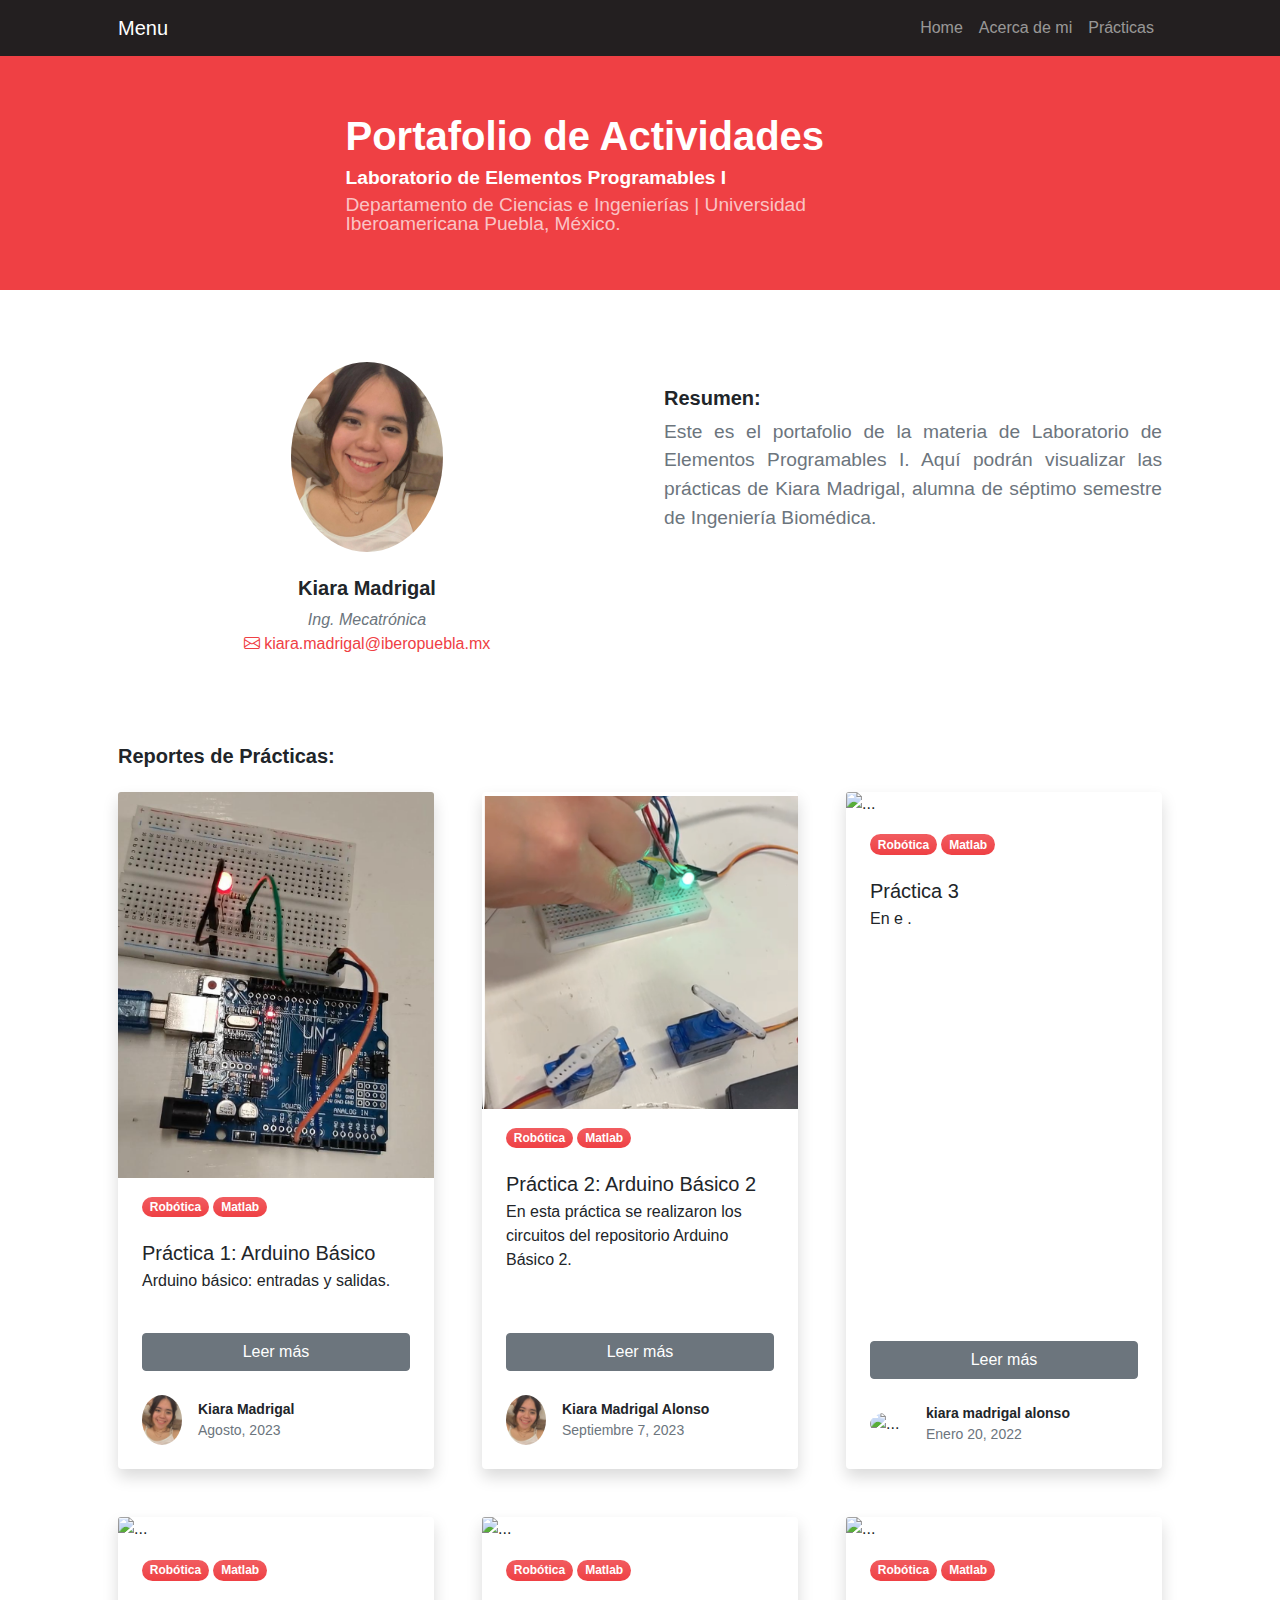
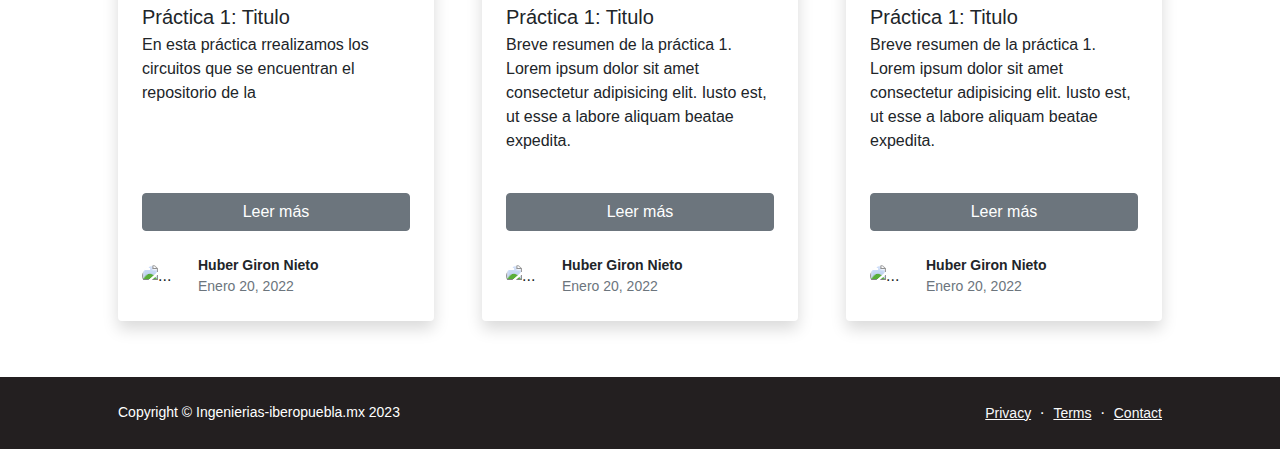
==== index.html @ a6be2a93 "h" ====
<!DOCTYPE html>
<html lang="en">
    <head>
        <meta charset="utf-8" />
        <meta name="viewport" content="width=device-width, initial-scale=1, shrink-to-fit=no" />
        <meta name="description" content="" />
        <meta name="author" content="" />
        <title>Portafolio | Ibero Puebla</title>
        <!-- Favicon-->
        <link rel="icon" type="image/x-icon" href="assets/favicon.ico" />
        <!-- Bootstrap icons-->
        <link href="https://cdn.jsdelivr.net/npm/bootstrap-icons@1.5.0/font/bootstrap-icons.css" rel="stylesheet" />
        <!-- Core theme CSS (includes Bootstrap)-->
        <link href="css/styles.css" rel="stylesheet" />
    </head>
    <body class="d-flex flex-column h-100">
        <main class="flex-shrink-0">
            <!-- Navigation-->
            <nav class="navbar navbar-expand-lg navbar-dark bg-dark fixed-top">
                <div class="container px-5">
                    <a class="navbar-brand">Menu</a>
                    <button class="navbar-toggler" type="button" data-bs-toggle="collapse" data-bs-target="#navbarSupportedContent" aria-controls="navbarSupportedContent" aria-expanded="false" aria-label="Toggle navigation"><span class="navbar-toggler-icon"></span></button>
                    <div class="collapse navbar-collapse" id="navbarSupportedContent">
                        <ul class="navbar-nav ms-auto mb-2 mb-lg-0">
                            <li class="nav-item"><a class="nav-link" href="#">Home</a></li>                    
                            <li class="nav-item"><a class="nav-link" href="#resumen">Acerca de mi</a></li>
                            <li class="nav-item"><a class="nav-link" href="#practicas">Prácticas</a></li>
                        </ul>
                    </div>
                </div>
            </nav>


            <!-- Seccion TITULO de Portafolio-->
            <header class="bg-primary py-2 mt-6">
                <div class="container px-5">
                    <div class="row gx-5 align-items-center justify-content-center">
                        <div class="col-lg-8 col-xl-7 col-xxl-6">
                            <div class="my-5 text-center text-xl-start">
                                <h1 class="display-6 fw-bolder text-white mb-2">Portafolio de Actividades</h1>
                                <h1 class="display-8 fw-bolder text-white mb-2">Laboratorio de Elementos Programables I</h1>
                                <p id="resumen" class="display-8 fw-normal text-white-50 mb-4">Departamento de Ciencias e Ingenierías | Universidad Iberoamericana Puebla, México.</p>
                            </div>
                        </div>
                    </div>
                </div>
            </header>


            <!-- Seccion Acerca de Mi -->
            <section class="">
                <div class="container px-5 my-5">
                    <div class="row gx-5">

                        <div class="col-lg-6">
                            <!-- Contact card free-->
                                    <div class="card-body p-4">
                                        <div class="text-center">
                                            <img class="img-fluid rounded-circle mb-4 px-4" width="200px" src="assets/Kiara.jpg" alt="..." />
                                            <h5 class="fw-bolder">Kiara Madrigal</h5>
                                            <div class="fst-italic text-muted " style="color:#ef4044;">Ing. Mecatrónica</div>
                                        </div>
                                        <div class="mb-3 text-center" style="color:#ef4044;">
                                            <i class="bi bi-envelope text-primary"></i>
                                                kiara.madrigal@iberopuebla.mx
                                        </div>
                                    </div>
                                </div>


                        <div class="col-lg-6">
                            <!-- Post content-->
                            <div class="my-5">
                                <h5 class="fw-bolder">Resumen:</h2>
                                    <p class="lead fw-normal text-muted mb-0">Este es el portafolio de la materia de Laboratorio de Elementos Programables I. Aquí podrán visualizar las prácticas de Kiara Madrigal, alumna de séptimo semestre de Ingeniería Biomédica.</p>
                            </div>
                        </div>
                    </div>
                </div>
            </section>

            
            <!-- Seccion Tarjetas reportes Prácticas-->
            <section id="practicas">
                <div class="container px-5 my-2">
                    <h2 class="fw-bolder fs-5 mb-4">Reportes de Prácticas:</h2>
                    <div class="row gx-5">

                        <!--Tarjeta Práctica 1 -->
                        <div class="col-lg-4 mb-5">
                            <div class="card h-100 shadow border-0">
                                <img class="card-img-top" src="img/Portada_tarea1.jpeg" alt="..." />
                                <div class="card-body px-4">
                                    <a href="#!"><div class="badge bg-primary bg-gradient rounded-pill mb-2">Robótica</div></a>
                                    <a href="#!"><div class="badge bg-primary bg-gradient rounded-pill mb-2">Matlab</div></a>
                                    <h5 class="card-title mt-3 mb-1">Práctica 1: Arduino Básico</h5>
                                    <p class="card-text mb-0">Arduino básico: entradas y salidas.</p>
                                </div>
                                <div class="d-grid py-4 px-4"><a class="btn btn-primary" href="practica1/">Leer más</a></div>
                                <div class="card-footer p-4 pt-0 bg-transparent border-top-0">
                                    <div class="d-flex align-items-end justify-content-between">
                                        <div class="d-flex align-items-center">
                                            <img class="rounded-circle me-3" src="assets/Kiara.jpg" alt="..." width="40px">
                                            <div class="small">
                                                <div class="fw-bold">Kiara Madrigal</div>
                                                <div class="text-muted">Agosto, 2023</div>
                                            </div>
                                        </div>
                                    </div>
                                </div>
                            </div>
                        </div>

                        <!--Tarjeta Práctica 2 -->
                        <div class="col-lg-4 mb-5">
                            <div class="card h-100 shadow border-0">
                                <img class="card-img-top" src="img/Portadatarea2.png" alt="..." />
                                <div class="card-body px-4">
                                    <a href="#!"><div class="badge bg-primary bg-gradient rounded-pill mb-2">Robótica</div></a>
                                    <a href="#!"><div class="badge bg-primary bg-gradient rounded-pill mb-2">Matlab</div></a>
                                    <h5 class="card-title mt-3 mb-1">Práctica 2: Arduino Básico 2</h5>
                                    <p class="card-text mb-0">En esta práctica se realizaron los circuitos del repositorio Arduino Básico 2.</p>
                                </div>
                                <div class="d-grid py-4 px-4"><a class="btn btn-primary" href="practica1/index P2.html">Leer más</a></div>
                                <div class="card-footer p-4 pt-0 bg-transparent border-top-0">
                                    <div class="d-flex align-items-end justify-content-between">
                                        <div class="d-flex align-items-center">
                                            <img class="rounded-circle me-3" src="assets/Kiara.jpg" alt="..." width="40px">
                                            <div class="small">
                                                <div class="fw-bold">Kiara Madrigal Alonso</div>
                                                <div class="text-muted">Septiembre 7, 2023</div>
                                            </div>
                                        </div>
                                    </div>
                                </div>
                            </div>
                        </div>

                        <!--Tarjeta Práctica 3-->
                        <div class="col-lg-4 mb-5">
                            <div class="card h-100 shadow border-0">
                                <img class="card-img-top" src="img/portada_tarea1.png" alt="..." />
                                <div class="card-body px-4">
                                    <a href="#!"><div class="badge bg-primary bg-gradient rounded-pill mb-2">Robótica</div></a>
                                    <a href="#!"><div class="badge bg-primary bg-gradient rounded-pill mb-2">Matlab</div></a>
                                    <h5 class="card-title mt-3 mb-1">Práctica 3</h5>
                                    <p class="card-text mb-0">En e .</p>
                                </div>
                                <div class="d-grid py-4 px-4"><a class="btn btn-primary" href="practica1/">Leer más</a></div>
                                <div class="card-footer p-4 pt-0 bg-transparent border-top-0">
                                    <div class="d-flex align-items-end justify-content-between">
                                        <div class="d-flex align-items-center">
                                            <img class="rounded-circle me-3" src="assets/Huber.jpg" alt="..." width="40px">
                                            <div class="small">
                                                <div class="fw-bold">kiara madrigal alonso</div>
                                                <div class="text-muted">Enero 20, 2022</div>
                                            </div>
                                        </div>
                                    </div>
                                </div>
                            </div>
                        </div>

                        <!--Tarjeta Práctica 1 -->
                        <div class="col-lg-4 mb-5">
                            <div class="card h-100 shadow border-0">
                                <img class="card-img-top" src="img/portada_tarea1.png" alt="..." />
                                <div class="card-body px-4">
                                    <a href="#!"><div class="badge bg-primary bg-gradient rounded-pill mb-2">Robótica</div></a>
                                    <a href="#!"><div class="badge bg-primary bg-gradient rounded-pill mb-2">Matlab</div></a>
                                    <h5 class="card-title mt-3 mb-1">Práctica 1: Titulo</h5>
                                    <p class="card-text mb-0">En esta práctica rrealizamos los circuitos que se encuentran el repositorio de la </p>
                                </div>
                                <div class="d-grid py-4 px-4"><a class="btn btn-primary" href="practica1/">Leer más</a></div>
                                <div class="card-footer p-4 pt-0 bg-transparent border-top-0">
                                    <div class="d-flex align-items-end justify-content-between">
                                        <div class="d-flex align-items-center">
                                            <img class="rounded-circle me-3" src="assets/Huber.jpg" alt="..." width="40px">
                                            <div class="small">
                                                <div class="fw-bold">Huber Giron Nieto</div>
                                                <div class="text-muted">Enero 20, 2022</div>
                                            </div>
                                        </div>
                                    </div>
                                </div>
                            </div>
                        </div>

                        <!--Tarjeta Práctica 1 -->
                        <div class="col-lg-4 mb-5">
                            <div class="card h-100 shadow border-0">
                                <img class="card-img-top" src="img/portada_tarea1.png" alt="..." />
                                <div class="card-body px-4">
                                    <a href="#!"><div class="badge bg-primary bg-gradient rounded-pill mb-2">Robótica</div></a>
                                    <a href="#!"><div class="badge bg-primary bg-gradient rounded-pill mb-2">Matlab</div></a>
                                    <h5 class="card-title mt-3 mb-1">Práctica 1: Titulo</h5>
                                    <p class="card-text mb-0">Breve resumen de la práctica 1. Lorem ipsum dolor sit amet consectetur adipisicing elit. Iusto est, ut esse a labore aliquam beatae expedita.</p>
                                </div>
                                <div class="d-grid py-4 px-4"><a class="btn btn-primary" href="practica1/">Leer más</a></div>
                                <div class="card-footer p-4 pt-0 bg-transparent border-top-0">
                                    <div class="d-flex align-items-end justify-content-between">
                                        <div class="d-flex align-items-center">
                                            <img class="rounded-circle me-3" src="assets/Huber.jpg" alt="..." width="40px">
                                            <div class="small">
                                                <div class="fw-bold">Huber Giron Nieto</div>
                                                <div class="text-muted">Enero 20, 2022</div>
                                            </div>
                                        </div>
                                    </div>
                                </div>
                            </div>
                        </div>

                        <!--Tarjeta Práctica 1 -->
                        <div class="col-lg-4 mb-5">
                            <div class="card h-100 shadow border-0">
                                <img class="card-img-top" src="img/portada_tarea1.png" alt="..." />
                                <div class="card-body px-4">
                                    <a href="#!"><div class="badge bg-primary bg-gradient rounded-pill mb-2">Robótica</div></a>
                                    <a href="#!"><div class="badge bg-primary bg-gradient rounded-pill mb-2">Matlab</div></a>
                                    <h5 class="card-title mt-3 mb-1">Práctica 1: Titulo</h5>
                                    <p class="card-text mb-0">Breve resumen de la práctica 1. Lorem ipsum dolor sit amet consectetur adipisicing elit. Iusto est, ut esse a labore aliquam beatae expedita.</p>
                                </div>
                                <div class="d-grid py-4 px-4"><a class="btn btn-primary" href="practica1/">Leer más</a></div>
                                <div class="card-footer p-4 pt-0 bg-transparent border-top-0">
                                    <div class="d-flex align-items-end justify-content-between">
                                        <div class="d-flex align-items-center">
                                            <img class="rounded-circle me-3" src="assets/Huber.jpg" alt="..." width="40px">
                                            <div class="small">
                                                <div class="fw-bold">Huber Giron Nieto</div>
                                                <div class="text-muted">Enero 20, 2022</div>
                                            </div>
                                        </div>
                                    </div>
                                </div>
                            </div>
                        </div>
                        <!--Fin de Tarjeta Práctica 1 -->

                        
                    </div>
                </div>
            </section> 
            <!--Fin Seccion de Tarjetas de Prácticas -->
            
        </main>

        <!-- Footer-->
        <footer class="bg-dark py-4 mt-auto">
            <div class="container px-5">
                <div class="row align-items-center justify-content-between flex-column flex-sm-row">
                    <div class="col-auto"><div class="small m-0 text-white">Copyright &copy; Ingenierias-iberopuebla.mx 2023</div></div>
                    <div class="col-auto">
                        <a class="link-light small" href="#!">Privacy</a>
                        <span class="text-white mx-1">&middot;</span>
                        <a class="link-light small" href="#!">Terms</a>
                        <span class="text-white mx-1">&middot;</span>
                        <a class="link-light small" href="#!">Contact</a>
                    </div>
                </div>
            </div>
        </footer>
        
        <!-- Bootstrap core JS-->
        <script src="https://cdn.jsdelivr.net/npm/bootstrap@5.1.3/dist/js/bootstrap.bundle.min.js"></script>
        <!-- Core theme JS-->
        <script src="../js/scripts.js"></script>
    </body>
</html>
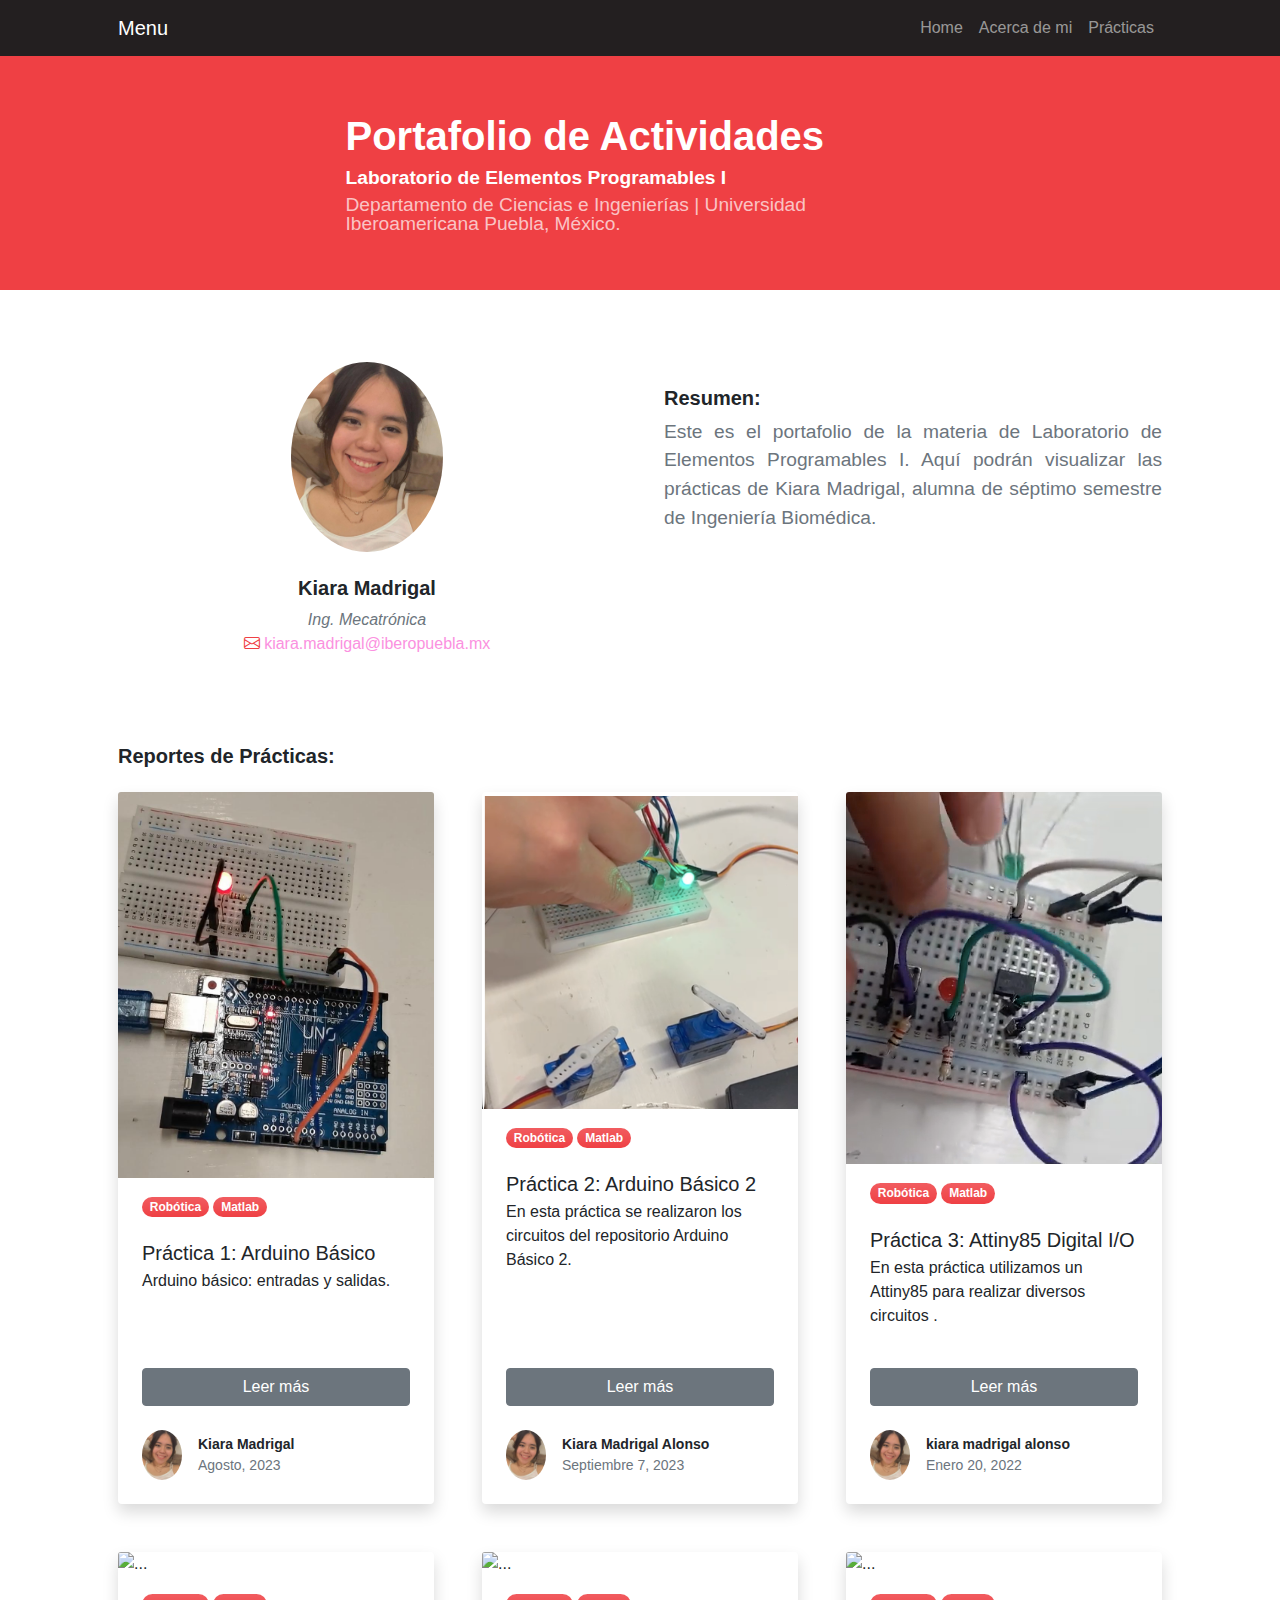
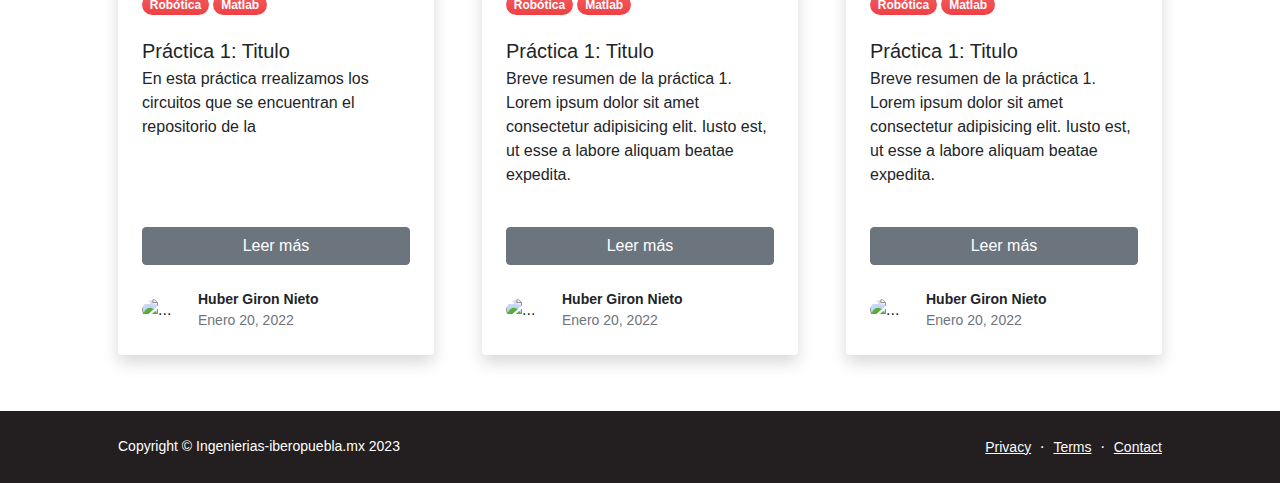
==== commit c3b60278: "practica 3" ====
--- a/index.html
+++ b/index.html
@@ -58,9 +58,9 @@
                                         <div class="text-center">
                                             <img class="img-fluid rounded-circle mb-4 px-4" width="200px" src="assets/Kiara.jpg" alt="..." />
                                             <h5 class="fw-bolder">Kiara Madrigal</h5>
-                                            <div class="fst-italic text-muted " style="color:#ef4044;">Ing. Mecatrónica</div>
-                                        </div>
-                                        <div class="mb-3 text-center" style="color:#ef4044;">
+                                            <div class="fst-italic text-muted " style="color:#fb91e0;">Ing. Mecatrónica</div>
+                                        </div>
+                                        <div class="mb-3 text-center" style="color:#fb91e0;">
                                             <i class="bi bi-envelope text-primary"></i>
                                                 kiara.madrigal@iberopuebla.mx
                                         </div>
@@ -139,18 +139,18 @@
                         <!--Tarjeta Práctica 3-->
                         <div class="col-lg-4 mb-5">
                             <div class="card h-100 shadow border-0">
-                                <img class="card-img-top" src="img/portada_tarea1.png" alt="..." />
-                                <div class="card-body px-4">
-                                    <a href="#!"><div class="badge bg-primary bg-gradient rounded-pill mb-2">Robótica</div></a>
-                                    <a href="#!"><div class="badge bg-primary bg-gradient rounded-pill mb-2">Matlab</div></a>
-                                    <h5 class="card-title mt-3 mb-1">Práctica 3</h5>
-                                    <p class="card-text mb-0">En e .</p>
-                                </div>
-                                <div class="d-grid py-4 px-4"><a class="btn btn-primary" href="practica1/">Leer más</a></div>
-                                <div class="card-footer p-4 pt-0 bg-transparent border-top-0">
-                                    <div class="d-flex align-items-end justify-content-between">
-                                        <div class="d-flex align-items-center">
-                                            <img class="rounded-circle me-3" src="assets/Huber.jpg" alt="..." width="40px">
+                                <img class="card-img-top" src="img/Portadatarea3.png" alt="..." />
+                                <div class="card-body px-4">
+                                    <a href="#!"><div class="badge bg-primary bg-gradient rounded-pill mb-2">Robótica</div></a>
+                                    <a href="#!"><div class="badge bg-primary bg-gradient rounded-pill mb-2">Matlab</div></a>
+                                    <h5 class="card-title mt-3 mb-1">Práctica 3: Attiny85 Digital I/O</h5>
+                                    <p class="card-text mb-0">En esta práctica utilizamos un Attiny85 para realizar diversos circuitos .</p>
+                                </div>
+                                <div class="d-grid py-4 px-4"><a class="btn btn-primary" href="practica1/index P3.html">Leer más</a></div>
+                                <div class="card-footer p-4 pt-0 bg-transparent border-top-0">
+                                    <div class="d-flex align-items-end justify-content-between">
+                                        <div class="d-flex align-items-center">
+                                            <img class="rounded-circle me-3" src="assets/Kiara.jpg" alt="..." width="40px">
                                             <div class="small">
                                                 <div class="fw-bold">kiara madrigal alonso</div>
                                                 <div class="text-muted">Enero 20, 2022</div>
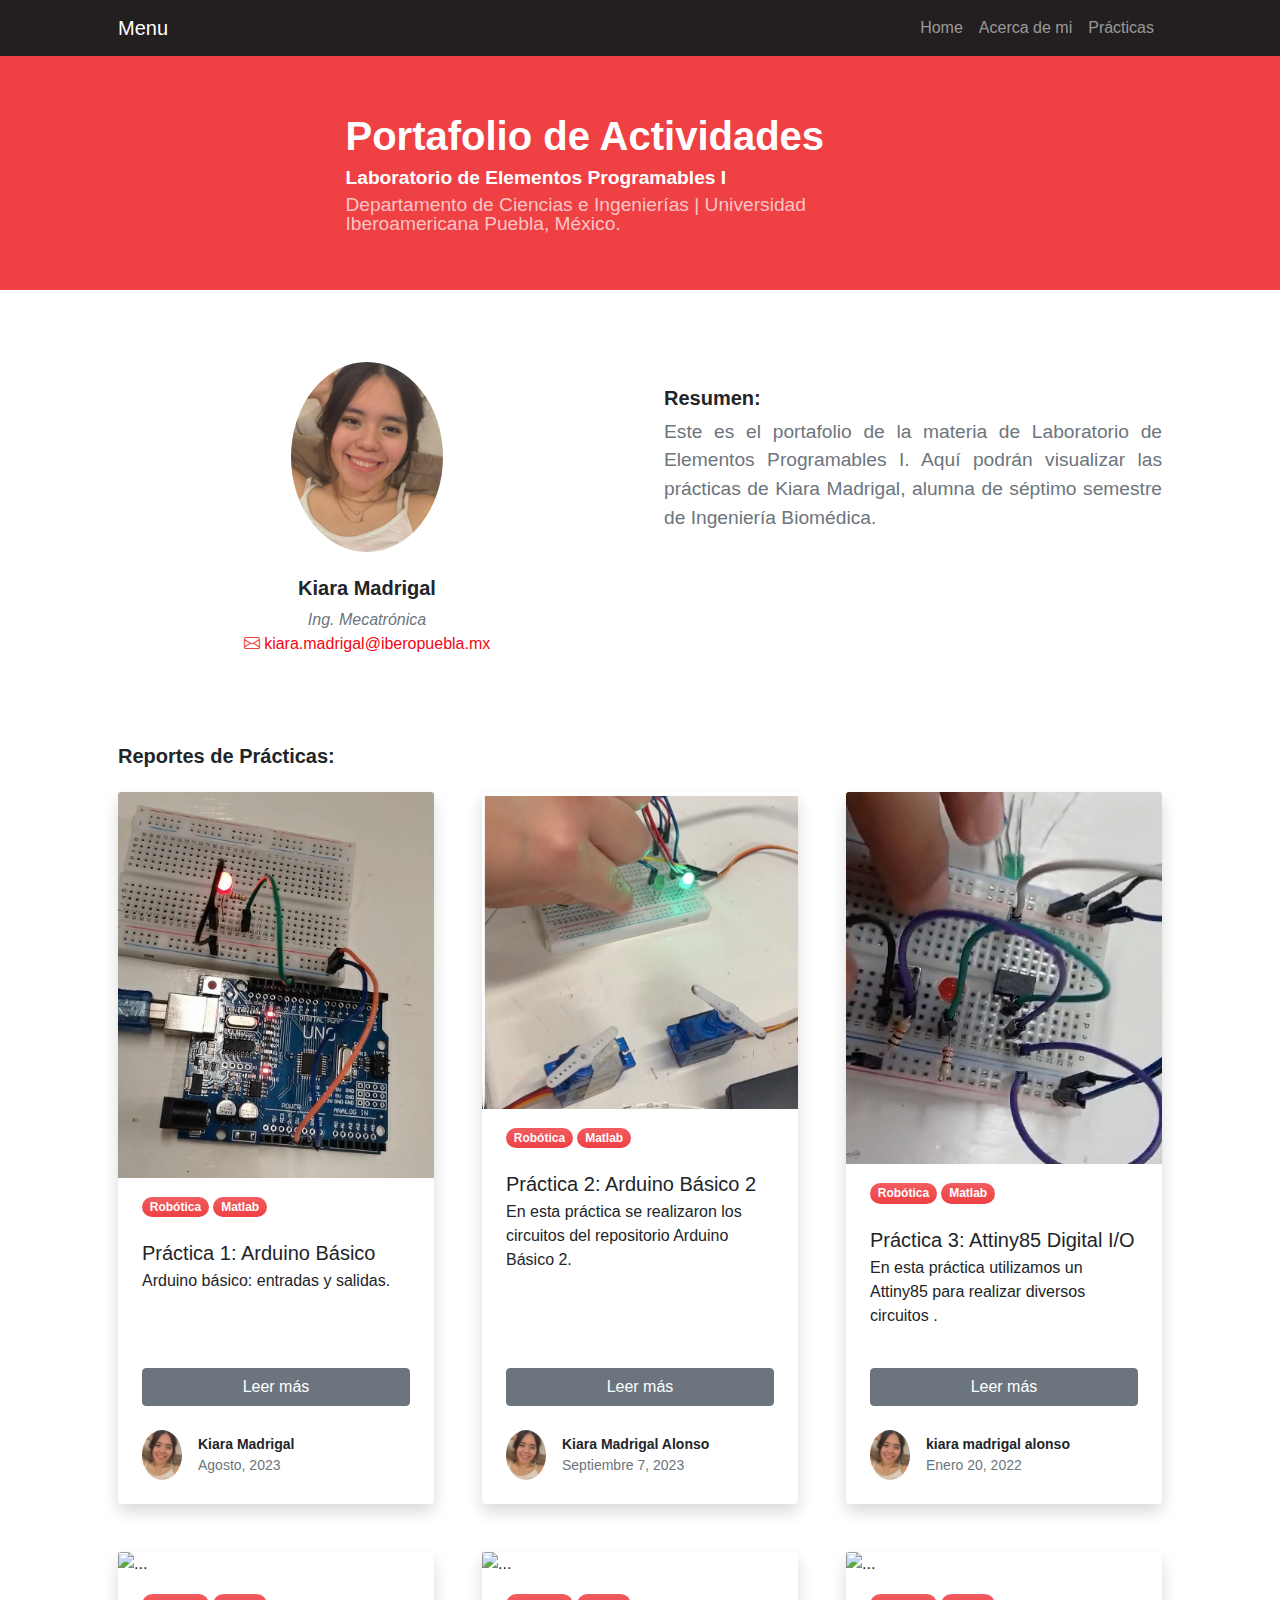
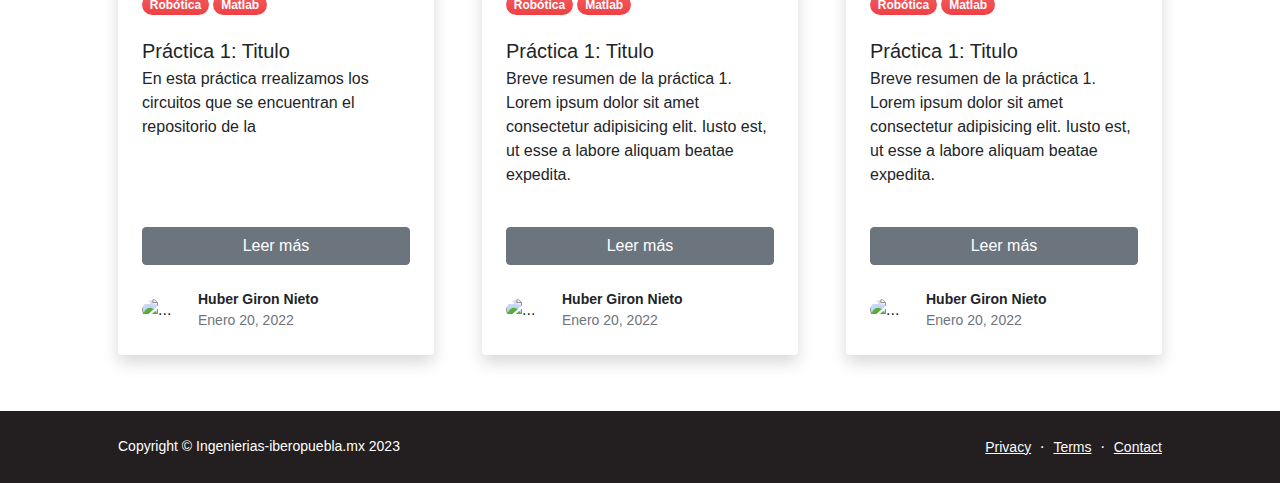
==== commit e99c2daa: "videospractica3" ====
--- a/index.html
+++ b/index.html
@@ -58,9 +58,9 @@
                                         <div class="text-center">
                                             <img class="img-fluid rounded-circle mb-4 px-4" width="200px" src="assets/Kiara.jpg" alt="..." />
                                             <h5 class="fw-bolder">Kiara Madrigal</h5>
-                                            <div class="fst-italic text-muted " style="color:#fb91e0;">Ing. Mecatrónica</div>
-                                        </div>
-                                        <div class="mb-3 text-center" style="color:#fb91e0;">
+                                            <div class="fst-italic text-muted " style="color:#f40612;">Ing. Mecatrónica</div>
+                                        </div>
+                                        <div class="mb-3 text-center" style="color:#f40612;">
                                             <i class="bi bi-envelope text-primary"></i>
                                                 kiara.madrigal@iberopuebla.mx
                                         </div>
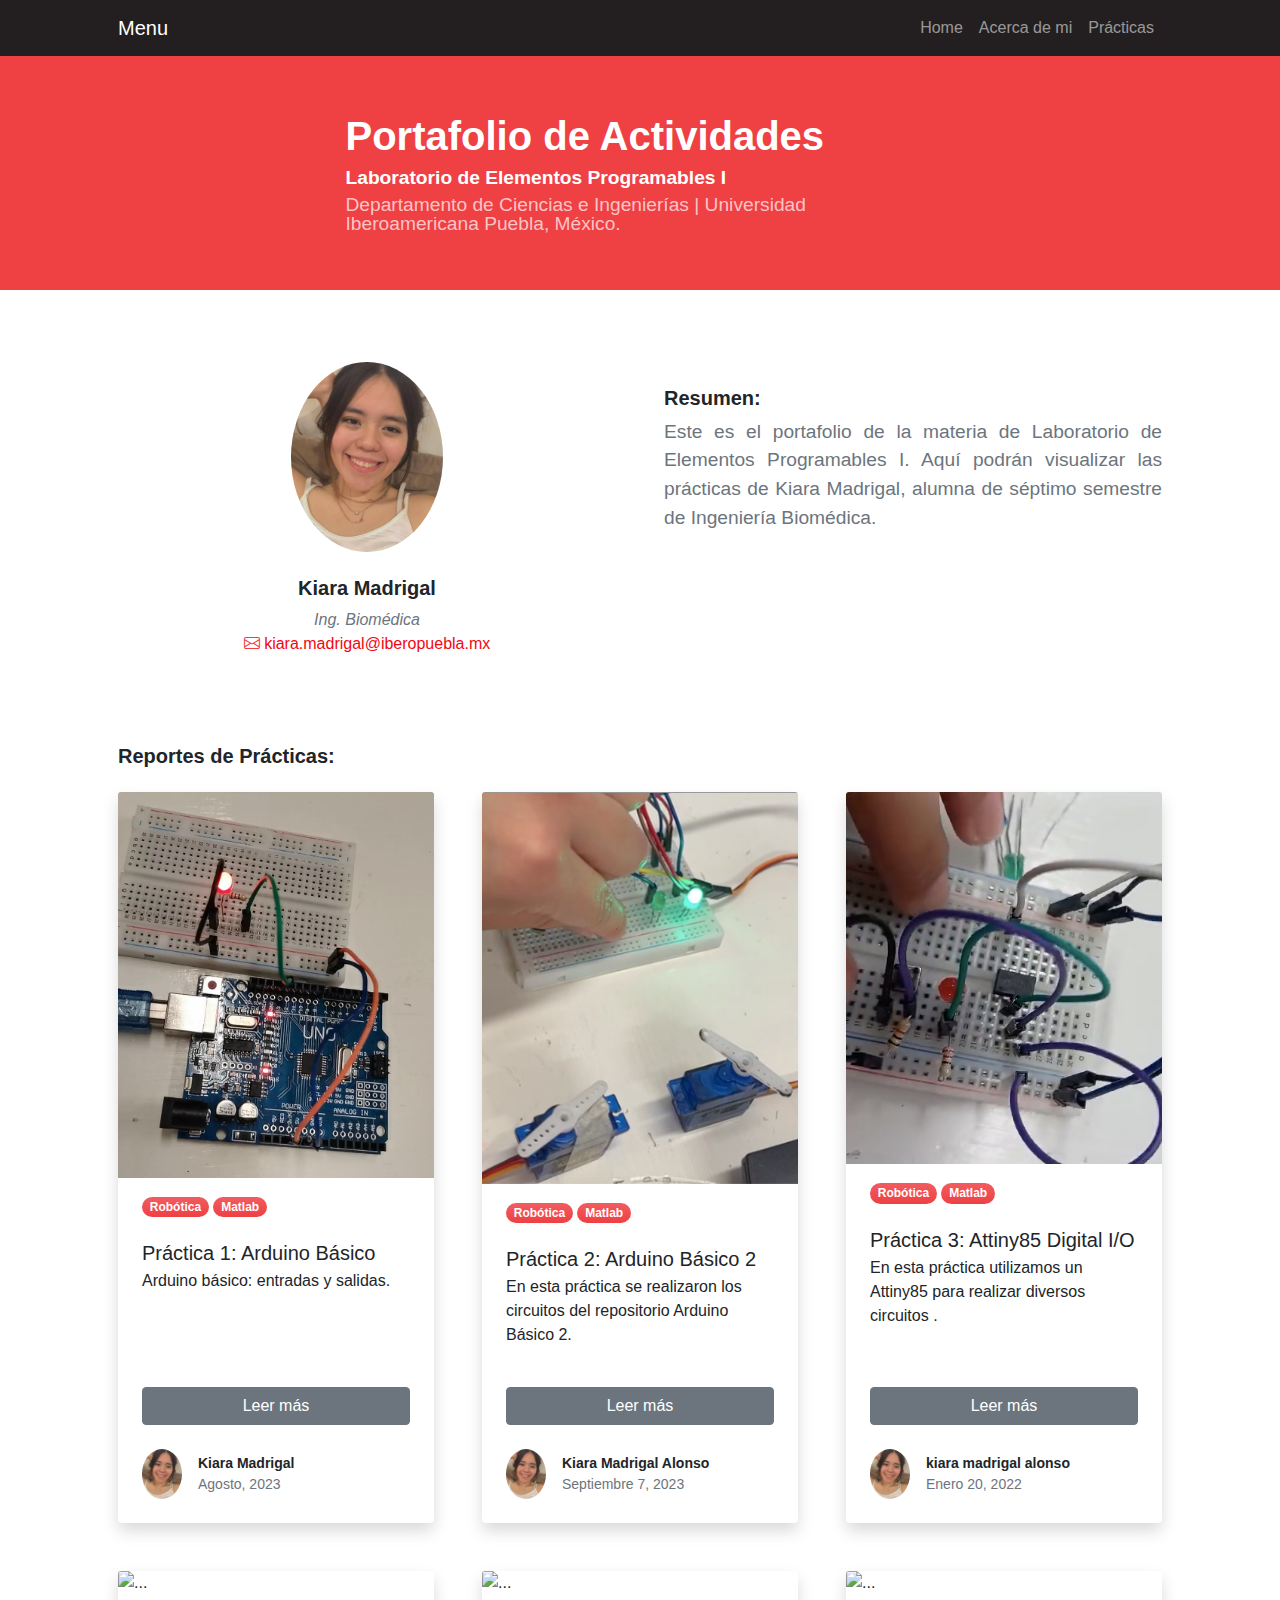
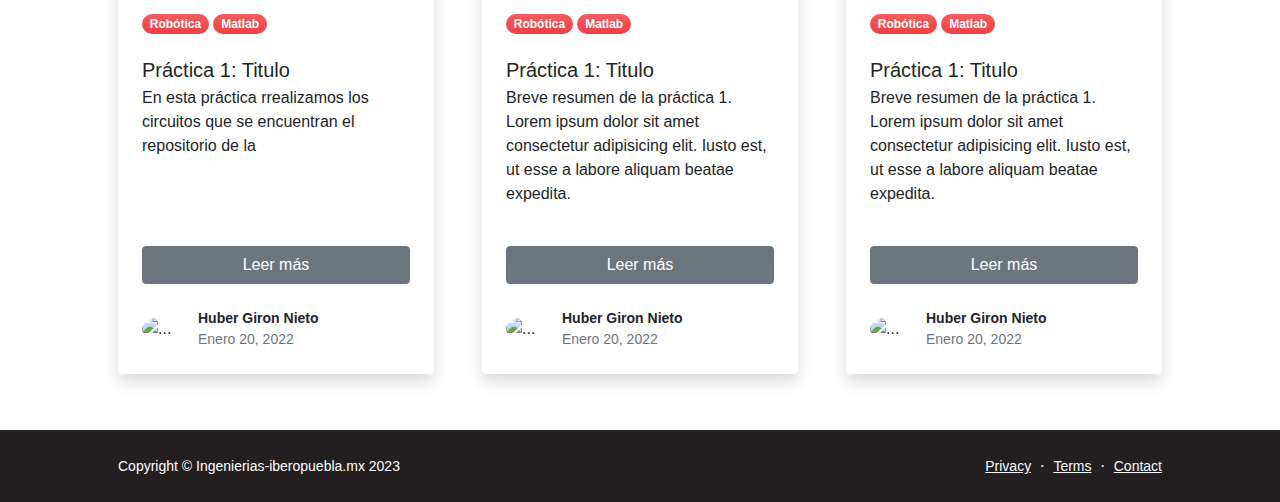
==== commit d93b912b: "ultimos detalles" ====
--- a/index.html
+++ b/index.html
@@ -58,7 +58,7 @@
                                         <div class="text-center">
                                             <img class="img-fluid rounded-circle mb-4 px-4" width="200px" src="assets/Kiara.jpg" alt="..." />
                                             <h5 class="fw-bolder">Kiara Madrigal</h5>
-                                            <div class="fst-italic text-muted " style="color:#f40612;">Ing. Mecatrónica</div>
+                                            <div class="fst-italic text-muted " style="color:#f40612;">Ing. Biomédica</div>
                                         </div>
                                         <div class="mb-3 text-center" style="color:#f40612;">
                                             <i class="bi bi-envelope text-primary"></i>
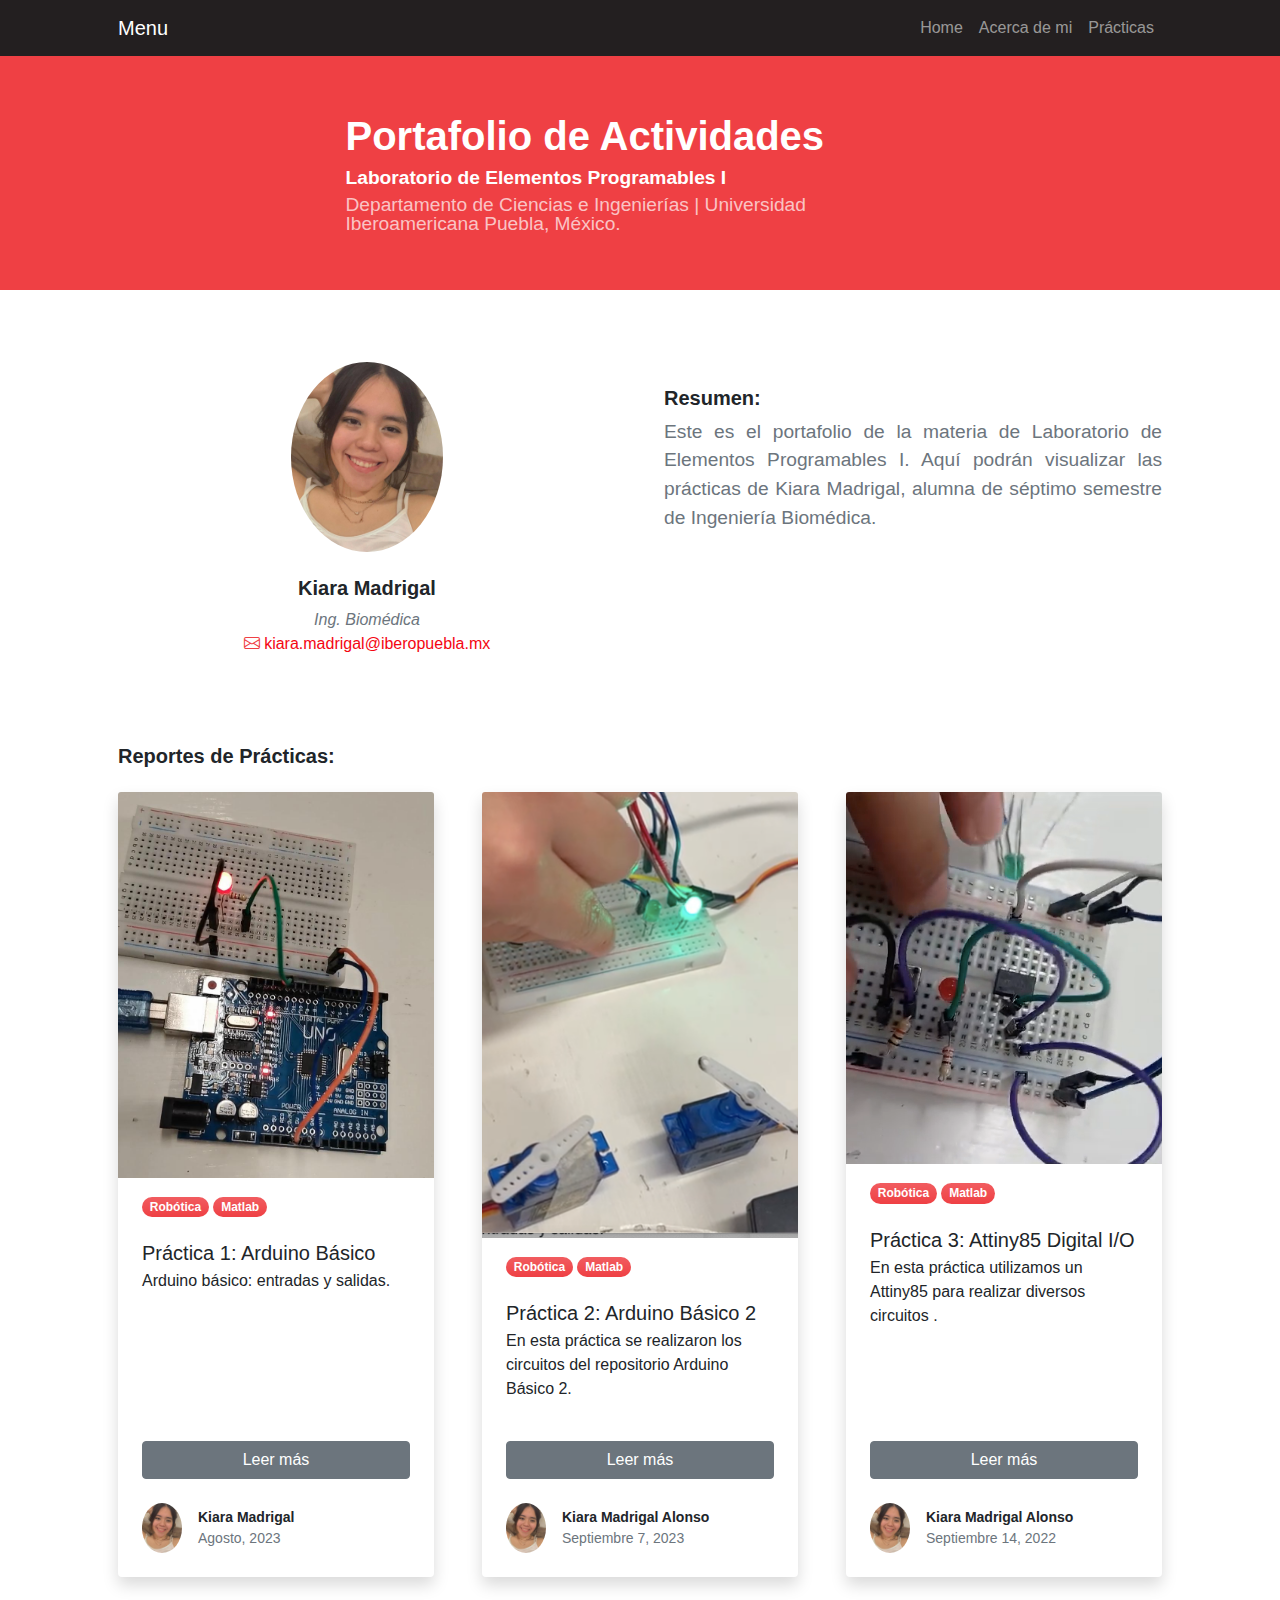
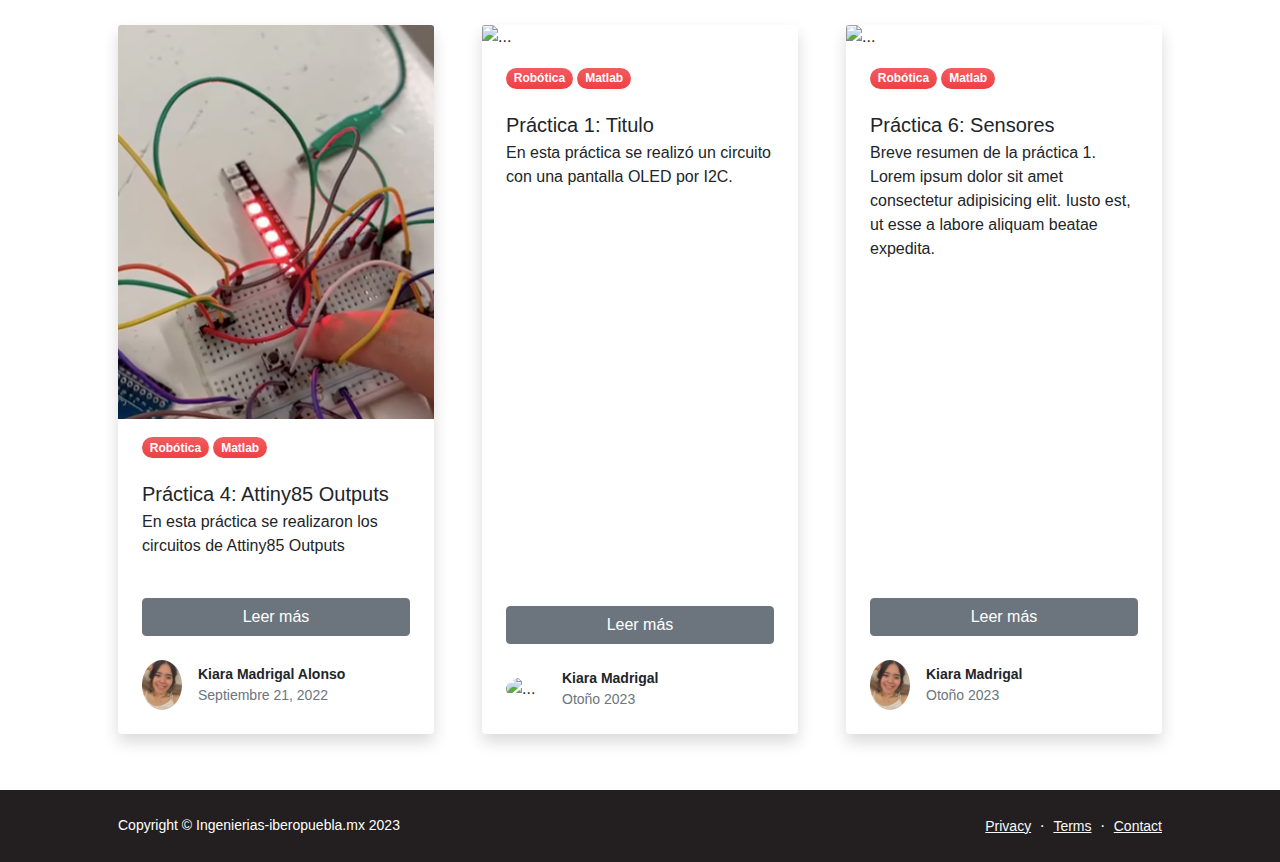
==== commit 6011a3a2: "P5 Y P6" ====
--- a/index.html
+++ b/index.html
@@ -152,16 +152,41 @@
                                         <div class="d-flex align-items-center">
                                             <img class="rounded-circle me-3" src="assets/Kiara.jpg" alt="..." width="40px">
                                             <div class="small">
-                                                <div class="fw-bold">kiara madrigal alonso</div>
-                                                <div class="text-muted">Enero 20, 2022</div>
-                                            </div>
-                                        </div>
-                                    </div>
-                                </div>
-                            </div>
-                        </div>
-
-                        <!--Tarjeta Práctica 1 -->
+                                                <div class="fw-bold">Kiara Madrigal Alonso</div>
+                                                <div class="text-muted">Septiembre 14, 2022</div>
+                                            </div>
+                                        </div>
+                                    </div>
+                                </div>
+                            </div>
+                        </div>
+
+                        <!--Tarjeta Práctica 4 -->
+                        <div class="col-lg-4 mb-5">
+                            <div class="card h-100 shadow border-0">
+                                <img class="card-img-top" src="img/PORTADATAREA4.png" alt="..." />
+                                <div class="card-body px-4">
+                                    <a href="#!"><div class="badge bg-primary bg-gradient rounded-pill mb-2">Robótica</div></a>
+                                    <a href="#!"><div class="badge bg-primary bg-gradient rounded-pill mb-2">Matlab</div></a>
+                                    <h5 class="card-title mt-3 mb-1">Práctica 4: Attiny85 Outputs</h5>
+                                    <p class="card-text mb-0">En esta práctica se realizaron los circuitos de Attiny85 Outputs</p>
+                                </div>
+                                <div class="d-grid py-4 px-4"><a class="btn btn-primary" href="practica1/index P4.html">Leer más</a></div>
+                                <div class="card-footer p-4 pt-0 bg-transparent border-top-0">
+                                    <div class="d-flex align-items-end justify-content-between">
+                                        <div class="d-flex align-items-center">
+                                            <img class="rounded-circle me-3" src="assets/Kiara.jpg" alt="..." width="40px">
+                                            <div class="small">
+                                                <div class="fw-bold">Kiara Madrigal Alonso</div>
+                                                <div class="text-muted">Septiembre 21, 2022</div>
+                                            </div>
+                                        </div>
+                                    </div>
+                                </div>
+                            </div>
+                        </div>
+
+                        <!--Tarjeta Práctica 5 -->
                         <div class="col-lg-4 mb-5">
                             <div class="card h-100 shadow border-0">
                                 <img class="card-img-top" src="img/portada_tarea1.png" alt="..." />
@@ -169,66 +194,41 @@
                                     <a href="#!"><div class="badge bg-primary bg-gradient rounded-pill mb-2">Robótica</div></a>
                                     <a href="#!"><div class="badge bg-primary bg-gradient rounded-pill mb-2">Matlab</div></a>
                                     <h5 class="card-title mt-3 mb-1">Práctica 1: Titulo</h5>
-                                    <p class="card-text mb-0">En esta práctica rrealizamos los circuitos que se encuentran el repositorio de la </p>
+                                    <p class="card-text mb-0">En esta práctica se realizó un circuito con una pantalla OLED por I2C.</p>
+                                </div>
+                                <div class="d-grid py-4 px-4"><a class="btn btn-primary" href="practica1/index P5.html">Leer más</a></div>
+                                <div class="card-footer p-4 pt-0 bg-transparent border-top-0">
+                                    <div class="d-flex align-items-end justify-content-between">
+                                        <div class="d-flex align-items-center">
+                                            <img class="rounded-circle me-3" src="assets/Huber.jpg" alt="..." width="40px">
+                                            <div class="small">
+                                                <div class="fw-bold">Kiara Madrigal</div>
+                                                <div class="text-muted">Otoño 2023</div>
+                                            </div>
+                                        </div>
+                                    </div>
+                                </div>
+                            </div>
+                        </div>
+
+                        <!--Tarjeta Práctica 6 -->
+                        <div class="col-lg-4 mb-5">
+                            <div class="card h-100 shadow border-0">
+                                <img class="card-img-top" src="img/portada_tarea1.png" alt="..." />
+                                <div class="card-body px-4">
+                                    <a href="#!"><div class="badge bg-primary bg-gradient rounded-pill mb-2">Robótica</div></a>
+                                    <a href="#!"><div class="badge bg-primary bg-gradient rounded-pill mb-2">Matlab</div></a>
+                                    <h5 class="card-title mt-3 mb-1">Práctica 6: Sensores</h5>
+                                    <p class="card-text mb-0">Breve resumen de la práctica 1. Lorem ipsum dolor sit amet consectetur adipisicing elit. Iusto est, ut esse a labore aliquam beatae expedita.</p>
                                 </div>
                                 <div class="d-grid py-4 px-4"><a class="btn btn-primary" href="practica1/">Leer más</a></div>
                                 <div class="card-footer p-4 pt-0 bg-transparent border-top-0">
                                     <div class="d-flex align-items-end justify-content-between">
                                         <div class="d-flex align-items-center">
-                                            <img class="rounded-circle me-3" src="assets/Huber.jpg" alt="..." width="40px">
-                                            <div class="small">
-                                                <div class="fw-bold">Huber Giron Nieto</div>
-                                                <div class="text-muted">Enero 20, 2022</div>
-                                            </div>
-                                        </div>
-                                    </div>
-                                </div>
-                            </div>
-                        </div>
-
-                        <!--Tarjeta Práctica 1 -->
-                        <div class="col-lg-4 mb-5">
-                            <div class="card h-100 shadow border-0">
-                                <img class="card-img-top" src="img/portada_tarea1.png" alt="..." />
-                                <div class="card-body px-4">
-                                    <a href="#!"><div class="badge bg-primary bg-gradient rounded-pill mb-2">Robótica</div></a>
-                                    <a href="#!"><div class="badge bg-primary bg-gradient rounded-pill mb-2">Matlab</div></a>
-                                    <h5 class="card-title mt-3 mb-1">Práctica 1: Titulo</h5>
-                                    <p class="card-text mb-0">Breve resumen de la práctica 1. Lorem ipsum dolor sit amet consectetur adipisicing elit. Iusto est, ut esse a labore aliquam beatae expedita.</p>
-                                </div>
-                                <div class="d-grid py-4 px-4"><a class="btn btn-primary" href="practica1/">Leer más</a></div>
-                                <div class="card-footer p-4 pt-0 bg-transparent border-top-0">
-                                    <div class="d-flex align-items-end justify-content-between">
-                                        <div class="d-flex align-items-center">
-                                            <img class="rounded-circle me-3" src="assets/Huber.jpg" alt="..." width="40px">
-                                            <div class="small">
-                                                <div class="fw-bold">Huber Giron Nieto</div>
-                                                <div class="text-muted">Enero 20, 2022</div>
-                                            </div>
-                                        </div>
-                                    </div>
-                                </div>
-                            </div>
-                        </div>
-
-                        <!--Tarjeta Práctica 1 -->
-                        <div class="col-lg-4 mb-5">
-                            <div class="card h-100 shadow border-0">
-                                <img class="card-img-top" src="img/portada_tarea1.png" alt="..." />
-                                <div class="card-body px-4">
-                                    <a href="#!"><div class="badge bg-primary bg-gradient rounded-pill mb-2">Robótica</div></a>
-                                    <a href="#!"><div class="badge bg-primary bg-gradient rounded-pill mb-2">Matlab</div></a>
-                                    <h5 class="card-title mt-3 mb-1">Práctica 1: Titulo</h5>
-                                    <p class="card-text mb-0">Breve resumen de la práctica 1. Lorem ipsum dolor sit amet consectetur adipisicing elit. Iusto est, ut esse a labore aliquam beatae expedita.</p>
-                                </div>
-                                <div class="d-grid py-4 px-4"><a class="btn btn-primary" href="practica1/">Leer más</a></div>
-                                <div class="card-footer p-4 pt-0 bg-transparent border-top-0">
-                                    <div class="d-flex align-items-end justify-content-between">
-                                        <div class="d-flex align-items-center">
-                                            <img class="rounded-circle me-3" src="assets/Huber.jpg" alt="..." width="40px">
-                                            <div class="small">
-                                                <div class="fw-bold">Huber Giron Nieto</div>
-                                                <div class="text-muted">Enero 20, 2022</div>
+                                            <img class="rounded-circle me-3" src="assets/Kiara.jpg" alt="..." width="40px">
+                                            <div class="small">
+                                                <div class="fw-bold">Kiara Madrigal</div>
+                                                <div class="text-muted">Otoño 2023</div>
                                             </div>
                                         </div>
                                     </div>
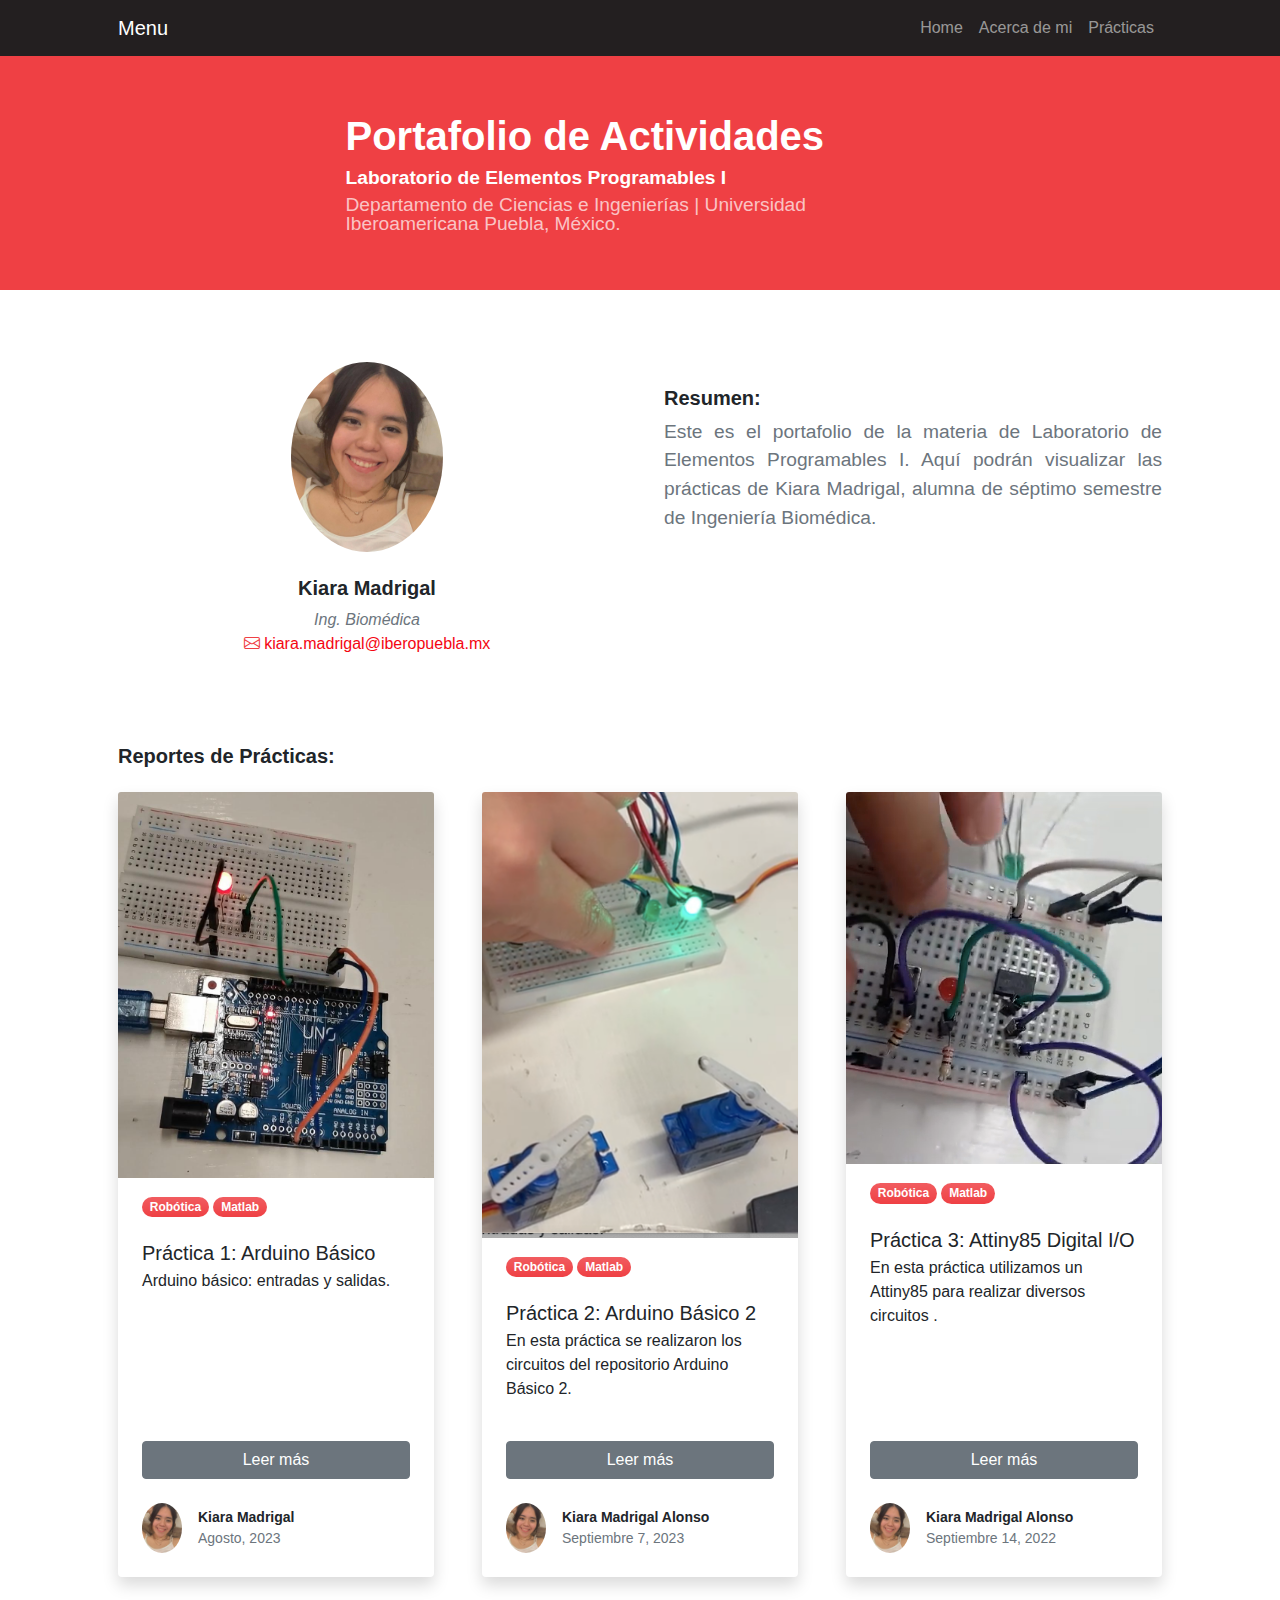
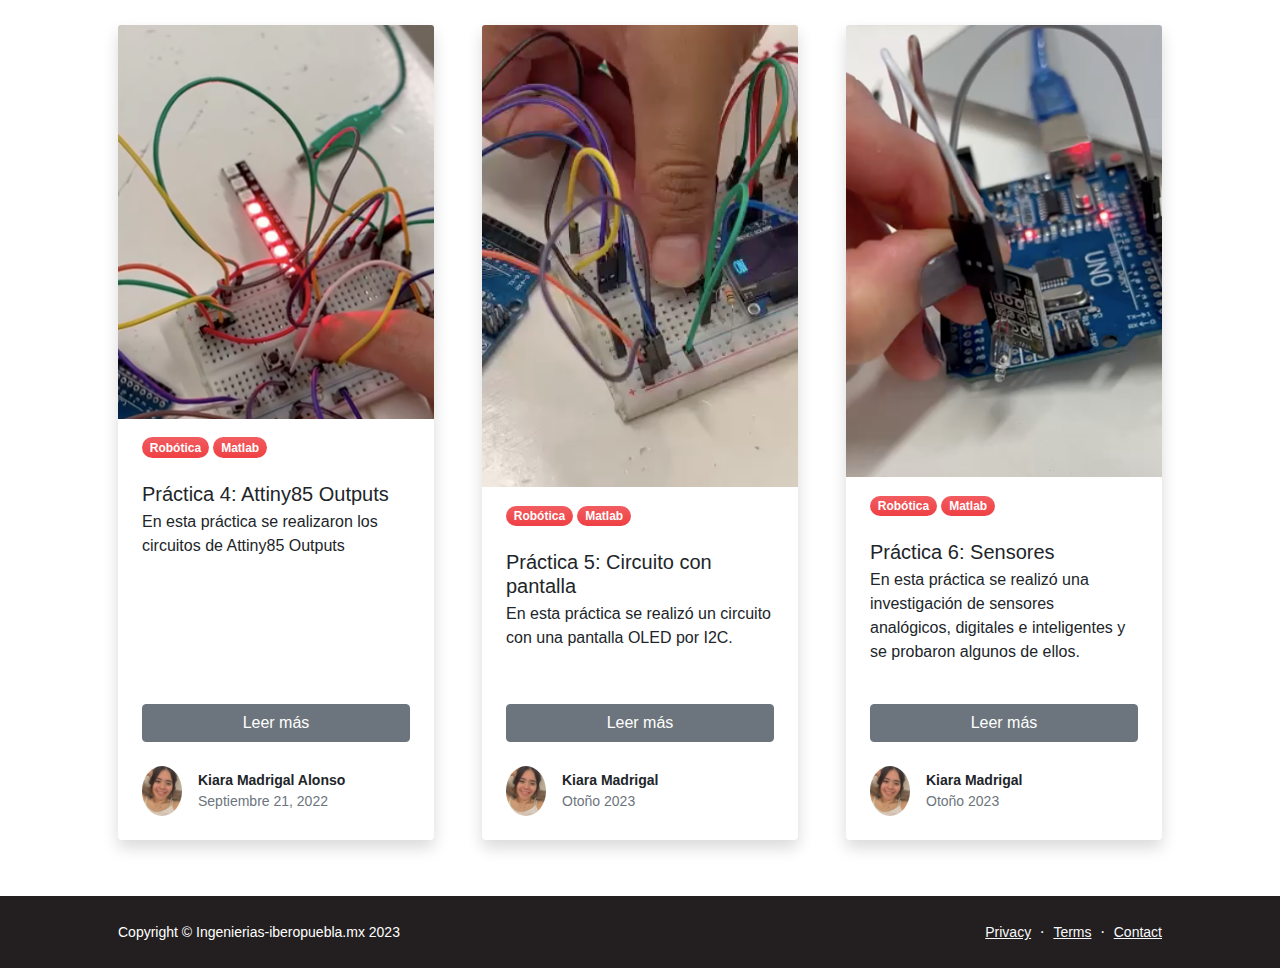
==== commit 4997653f: "p6" ====
--- a/index.html
+++ b/index.html
@@ -189,18 +189,18 @@
                         <!--Tarjeta Práctica 5 -->
                         <div class="col-lg-4 mb-5">
                             <div class="card h-100 shadow border-0">
-                                <img class="card-img-top" src="img/portada_tarea1.png" alt="..." />
-                                <div class="card-body px-4">
-                                    <a href="#!"><div class="badge bg-primary bg-gradient rounded-pill mb-2">Robótica</div></a>
-                                    <a href="#!"><div class="badge bg-primary bg-gradient rounded-pill mb-2">Matlab</div></a>
-                                    <h5 class="card-title mt-3 mb-1">Práctica 1: Titulo</h5>
+                                <img class="card-img-top" src="img/Portadatarea5.png" alt="..." />
+                                <div class="card-body px-4">
+                                    <a href="#!"><div class="badge bg-primary bg-gradient rounded-pill mb-2">Robótica</div></a>
+                                    <a href="#!"><div class="badge bg-primary bg-gradient rounded-pill mb-2">Matlab</div></a>
+                                    <h5 class="card-title mt-3 mb-1">Práctica 5: Circuito con pantalla</h5>
                                     <p class="card-text mb-0">En esta práctica se realizó un circuito con una pantalla OLED por I2C.</p>
                                 </div>
                                 <div class="d-grid py-4 px-4"><a class="btn btn-primary" href="practica1/index P5.html">Leer más</a></div>
                                 <div class="card-footer p-4 pt-0 bg-transparent border-top-0">
                                     <div class="d-flex align-items-end justify-content-between">
                                         <div class="d-flex align-items-center">
-                                            <img class="rounded-circle me-3" src="assets/Huber.jpg" alt="..." width="40px">
+                                            <img class="rounded-circle me-3" src="assets/Kiara.jpg" alt="..." width="40px">
                                             <div class="small">
                                                 <div class="fw-bold">Kiara Madrigal</div>
                                                 <div class="text-muted">Otoño 2023</div>
@@ -214,14 +214,14 @@
                         <!--Tarjeta Práctica 6 -->
                         <div class="col-lg-4 mb-5">
                             <div class="card h-100 shadow border-0">
-                                <img class="card-img-top" src="img/portada_tarea1.png" alt="..." />
+                                <img class="card-img-top" src="img/Portadatarea6.png" alt="..." />
                                 <div class="card-body px-4">
                                     <a href="#!"><div class="badge bg-primary bg-gradient rounded-pill mb-2">Robótica</div></a>
                                     <a href="#!"><div class="badge bg-primary bg-gradient rounded-pill mb-2">Matlab</div></a>
                                     <h5 class="card-title mt-3 mb-1">Práctica 6: Sensores</h5>
-                                    <p class="card-text mb-0">Breve resumen de la práctica 1. Lorem ipsum dolor sit amet consectetur adipisicing elit. Iusto est, ut esse a labore aliquam beatae expedita.</p>
-                                </div>
-                                <div class="d-grid py-4 px-4"><a class="btn btn-primary" href="practica1/">Leer más</a></div>
+                                    <p class="card-text mb-0">En esta práctica se realizó una investigación de sensores analógicos, digitales e inteligentes y se probaron algunos de ellos.</p>
+                                </div>
+                                <div class="d-grid py-4 px-4"><a class="btn btn-primary" href="practica1/index P6.html">Leer más</a></div>
                                 <div class="card-footer p-4 pt-0 bg-transparent border-top-0">
                                     <div class="d-flex align-items-end justify-content-between">
                                         <div class="d-flex align-items-center">
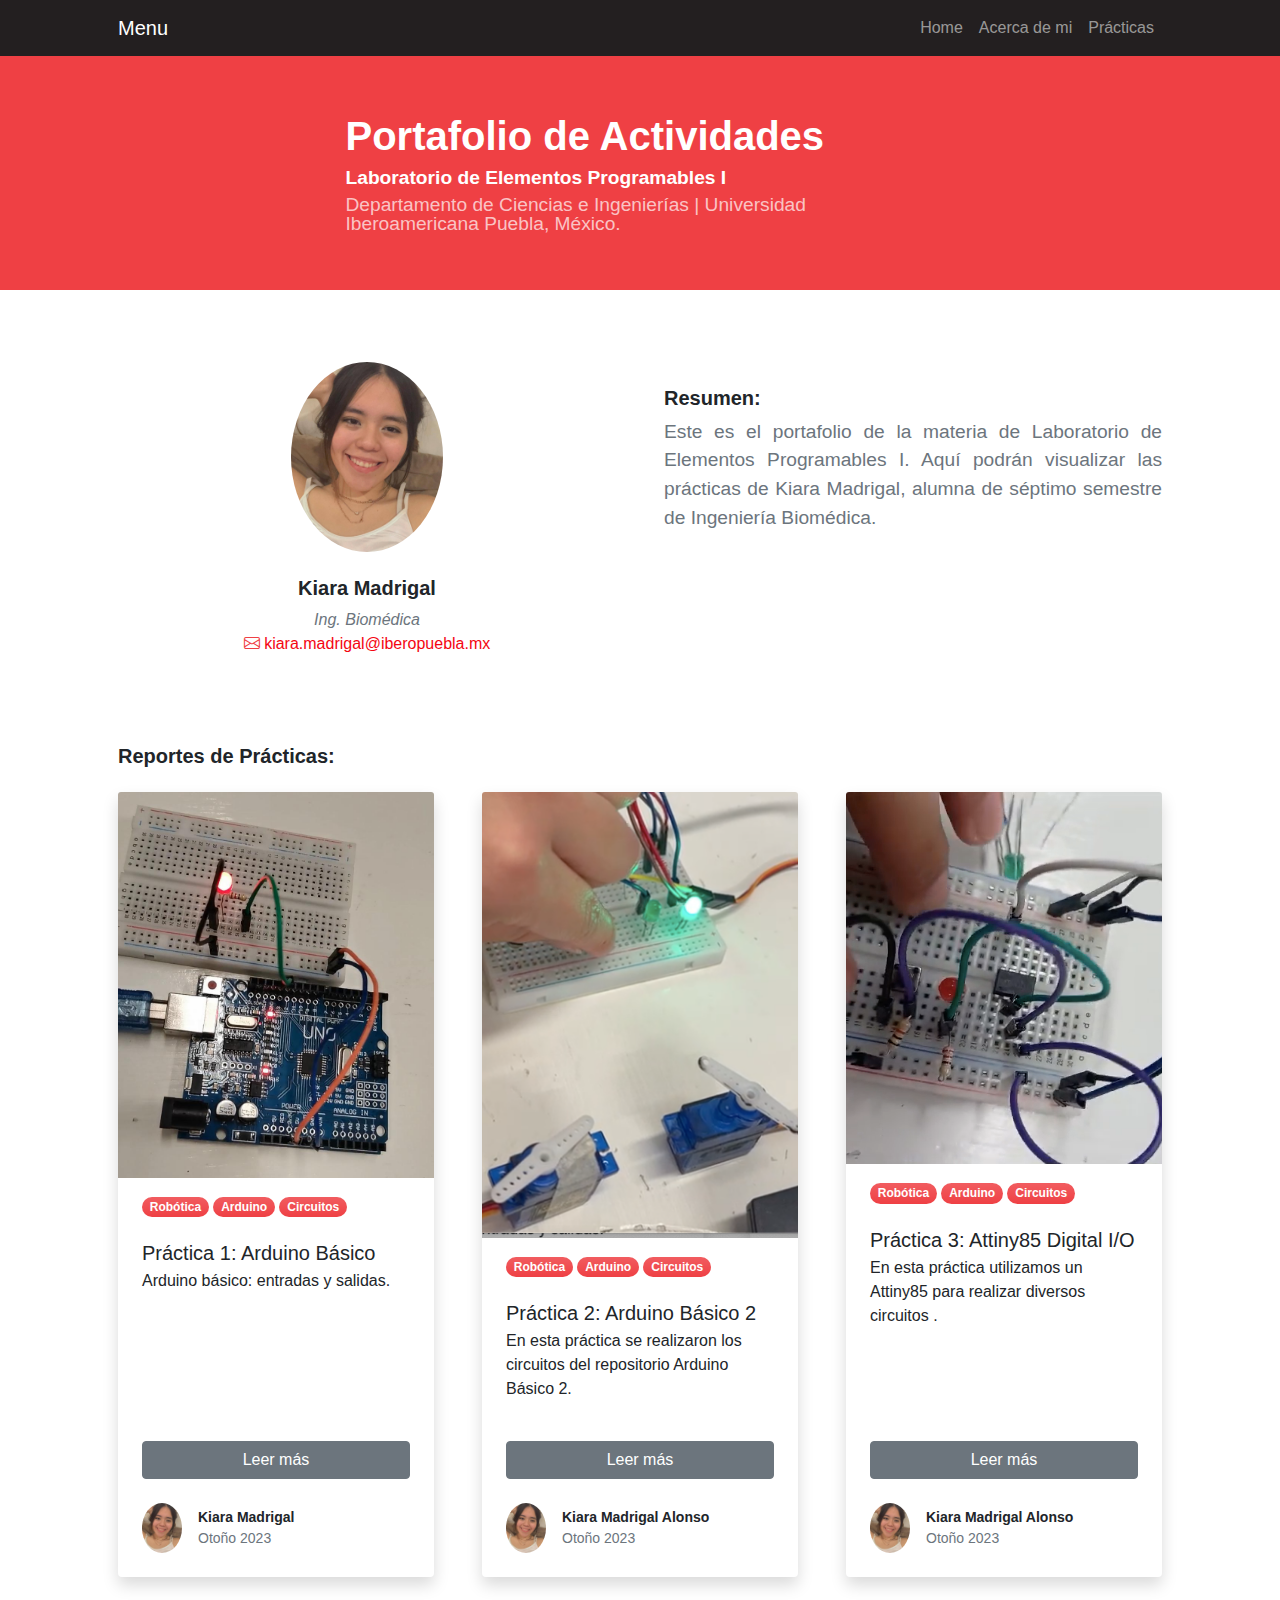
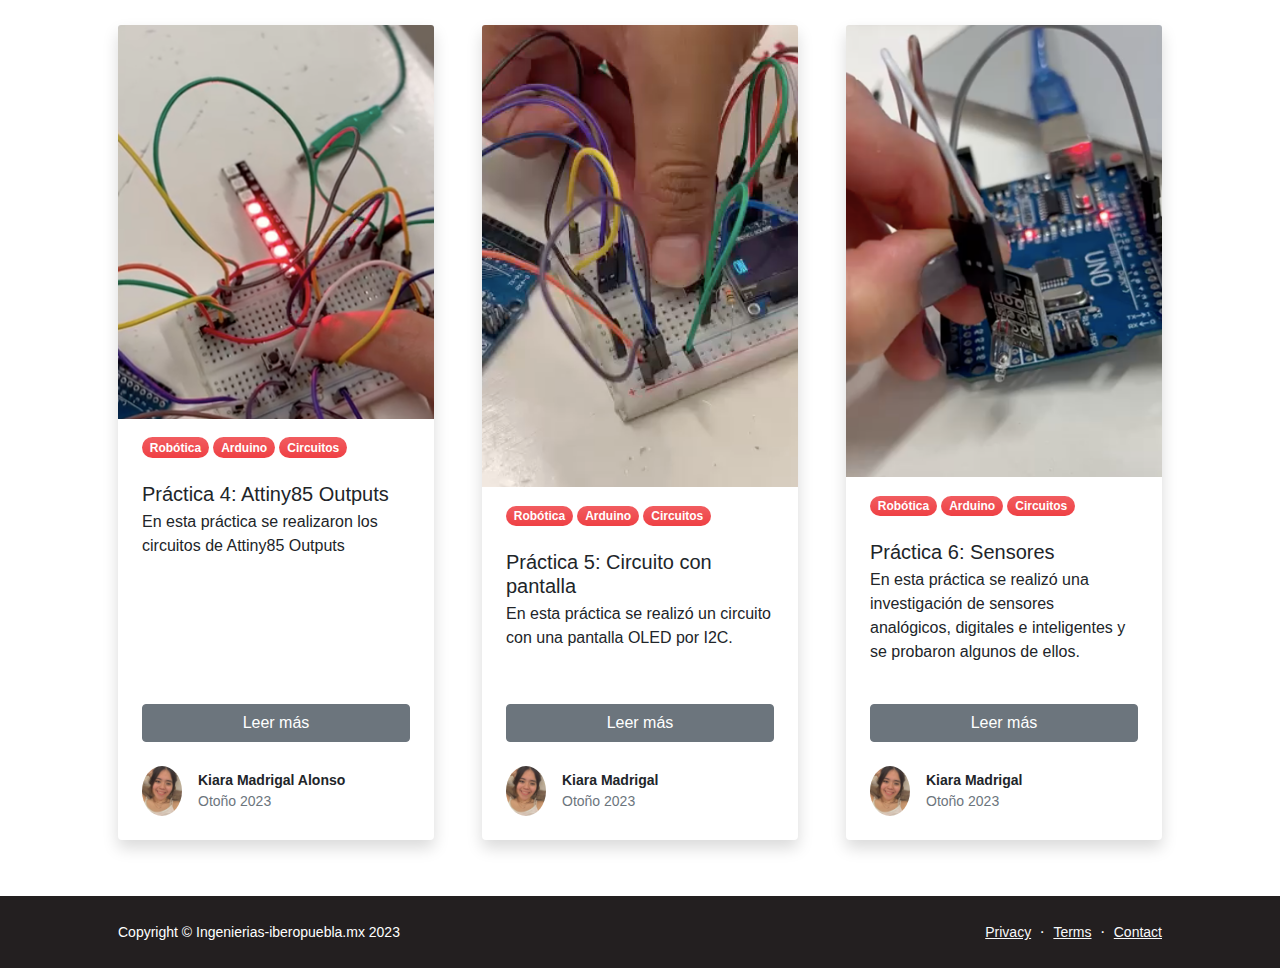
==== commit c4cf04f0: "aspecto titulos" ====
--- a/index.html
+++ b/index.html
@@ -92,7 +92,8 @@
                                 <img class="card-img-top" src="img/Portada_tarea1.jpeg" alt="..." />
                                 <div class="card-body px-4">
                                     <a href="#!"><div class="badge bg-primary bg-gradient rounded-pill mb-2">Robótica</div></a>
-                                    <a href="#!"><div class="badge bg-primary bg-gradient rounded-pill mb-2">Matlab</div></a>
+                                    <a href="#!"><div class="badge bg-primary bg-gradient rounded-pill mb-2">Arduino</div></a>
+                                    <a href="#!"><div class="badge bg-primary bg-gradient rounded-pill mb-2">Circuitos</div></a>
                                     <h5 class="card-title mt-3 mb-1">Práctica 1: Arduino Básico</h5>
                                     <p class="card-text mb-0">Arduino básico: entradas y salidas.</p>
                                 </div>
@@ -103,7 +104,7 @@
                                             <img class="rounded-circle me-3" src="assets/Kiara.jpg" alt="..." width="40px">
                                             <div class="small">
                                                 <div class="fw-bold">Kiara Madrigal</div>
-                                                <div class="text-muted">Agosto, 2023</div>
+                                                <div class="text-muted">Otoño 2023</div>
                                             </div>
                                         </div>
                                     </div>
@@ -117,7 +118,8 @@
                                 <img class="card-img-top" src="img/Portadatarea2.png" alt="..." />
                                 <div class="card-body px-4">
                                     <a href="#!"><div class="badge bg-primary bg-gradient rounded-pill mb-2">Robótica</div></a>
-                                    <a href="#!"><div class="badge bg-primary bg-gradient rounded-pill mb-2">Matlab</div></a>
+                                    <a href="#!"><div class="badge bg-primary bg-gradient rounded-pill mb-2">Arduino</div></a>
+                                    <a href="#!"><div class="badge bg-primary bg-gradient rounded-pill mb-2">Circuitos</div></a>
                                     <h5 class="card-title mt-3 mb-1">Práctica 2: Arduino Básico 2</h5>
                                     <p class="card-text mb-0">En esta práctica se realizaron los circuitos del repositorio Arduino Básico 2.</p>
                                 </div>
@@ -128,7 +130,7 @@
                                             <img class="rounded-circle me-3" src="assets/Kiara.jpg" alt="..." width="40px">
                                             <div class="small">
                                                 <div class="fw-bold">Kiara Madrigal Alonso</div>
-                                                <div class="text-muted">Septiembre 7, 2023</div>
+                                                <div class="text-muted">Otoño 2023</div>
                                             </div>
                                         </div>
                                     </div>
@@ -142,7 +144,8 @@
                                 <img class="card-img-top" src="img/Portadatarea3.png" alt="..." />
                                 <div class="card-body px-4">
                                     <a href="#!"><div class="badge bg-primary bg-gradient rounded-pill mb-2">Robótica</div></a>
-                                    <a href="#!"><div class="badge bg-primary bg-gradient rounded-pill mb-2">Matlab</div></a>
+                                    <a href="#!"><div class="badge bg-primary bg-gradient rounded-pill mb-2">Arduino</div></a>
+                                    <a href="#!"><div class="badge bg-primary bg-gradient rounded-pill mb-2">Circuitos</div></a>
                                     <h5 class="card-title mt-3 mb-1">Práctica 3: Attiny85 Digital I/O</h5>
                                     <p class="card-text mb-0">En esta práctica utilizamos un Attiny85 para realizar diversos circuitos .</p>
                                 </div>
@@ -153,7 +156,7 @@
                                             <img class="rounded-circle me-3" src="assets/Kiara.jpg" alt="..." width="40px">
                                             <div class="small">
                                                 <div class="fw-bold">Kiara Madrigal Alonso</div>
-                                                <div class="text-muted">Septiembre 14, 2022</div>
+                                                <div class="text-muted">Otoño 2023</div>
                                             </div>
                                         </div>
                                     </div>
@@ -167,7 +170,8 @@
                                 <img class="card-img-top" src="img/PORTADATAREA4.png" alt="..." />
                                 <div class="card-body px-4">
                                     <a href="#!"><div class="badge bg-primary bg-gradient rounded-pill mb-2">Robótica</div></a>
-                                    <a href="#!"><div class="badge bg-primary bg-gradient rounded-pill mb-2">Matlab</div></a>
+                                    <a href="#!"><div class="badge bg-primary bg-gradient rounded-pill mb-2">Arduino</div></a>
+                                    <a href="#!"><div class="badge bg-primary bg-gradient rounded-pill mb-2">Circuitos</div></a>
                                     <h5 class="card-title mt-3 mb-1">Práctica 4: Attiny85 Outputs</h5>
                                     <p class="card-text mb-0">En esta práctica se realizaron los circuitos de Attiny85 Outputs</p>
                                 </div>
@@ -178,7 +182,7 @@
                                             <img class="rounded-circle me-3" src="assets/Kiara.jpg" alt="..." width="40px">
                                             <div class="small">
                                                 <div class="fw-bold">Kiara Madrigal Alonso</div>
-                                                <div class="text-muted">Septiembre 21, 2022</div>
+                                                <div class="text-muted">Otoño 2023</div>
                                             </div>
                                         </div>
                                     </div>
@@ -192,7 +196,8 @@
                                 <img class="card-img-top" src="img/Portadatarea5.png" alt="..." />
                                 <div class="card-body px-4">
                                     <a href="#!"><div class="badge bg-primary bg-gradient rounded-pill mb-2">Robótica</div></a>
-                                    <a href="#!"><div class="badge bg-primary bg-gradient rounded-pill mb-2">Matlab</div></a>
+                                    <a href="#!"><div class="badge bg-primary bg-gradient rounded-pill mb-2">Arduino</div></a>
+                                    <a href="#!"><div class="badge bg-primary bg-gradient rounded-pill mb-2">Circuitos</div></a>
                                     <h5 class="card-title mt-3 mb-1">Práctica 5: Circuito con pantalla</h5>
                                     <p class="card-text mb-0">En esta práctica se realizó un circuito con una pantalla OLED por I2C.</p>
                                 </div>
@@ -217,7 +222,8 @@
                                 <img class="card-img-top" src="img/Portadatarea6.png" alt="..." />
                                 <div class="card-body px-4">
                                     <a href="#!"><div class="badge bg-primary bg-gradient rounded-pill mb-2">Robótica</div></a>
-                                    <a href="#!"><div class="badge bg-primary bg-gradient rounded-pill mb-2">Matlab</div></a>
+                                    <a href="#!"><div class="badge bg-primary bg-gradient rounded-pill mb-2">Arduino</div></a>
+                                    <a href="#!"><div class="badge bg-primary bg-gradient rounded-pill mb-2">Circuitos</div></a>
                                     <h5 class="card-title mt-3 mb-1">Práctica 6: Sensores</h5>
                                     <p class="card-text mb-0">En esta práctica se realizó una investigación de sensores analógicos, digitales e inteligentes y se probaron algunos de ellos.</p>
                                 </div>
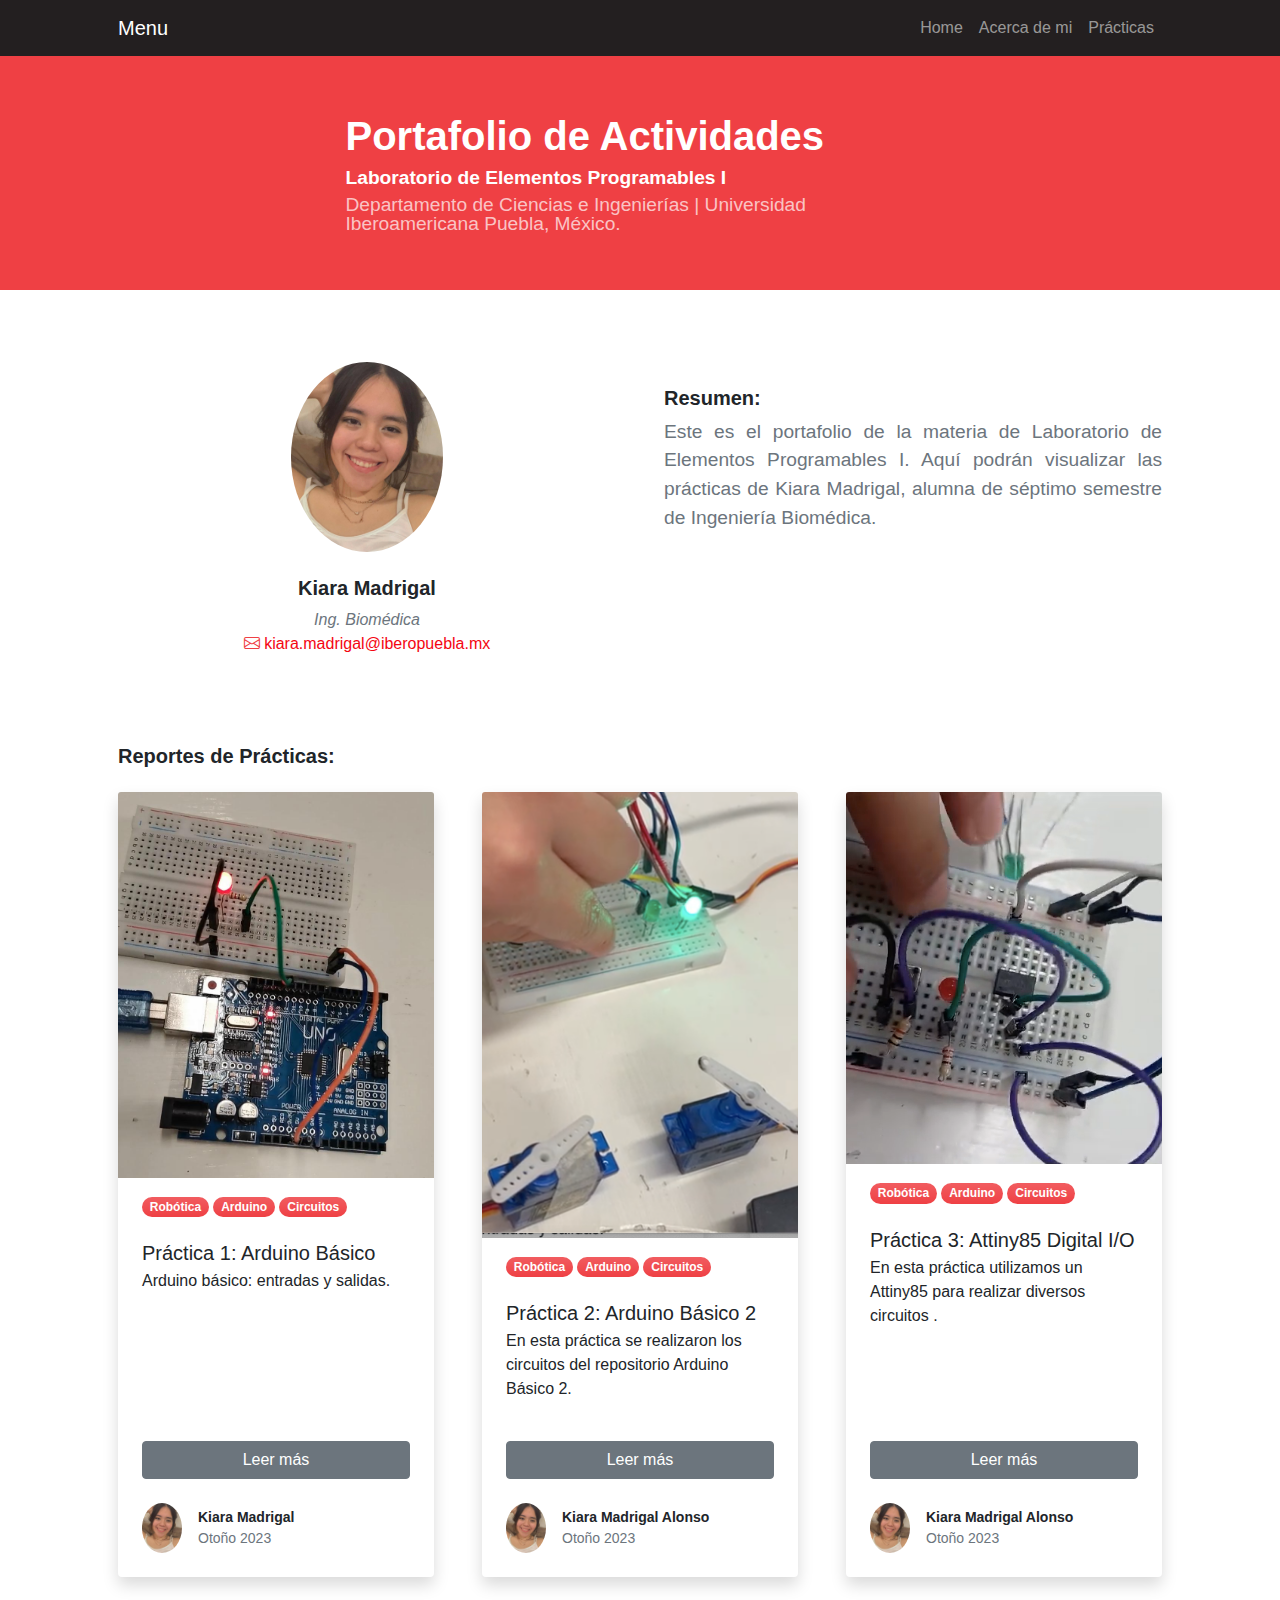
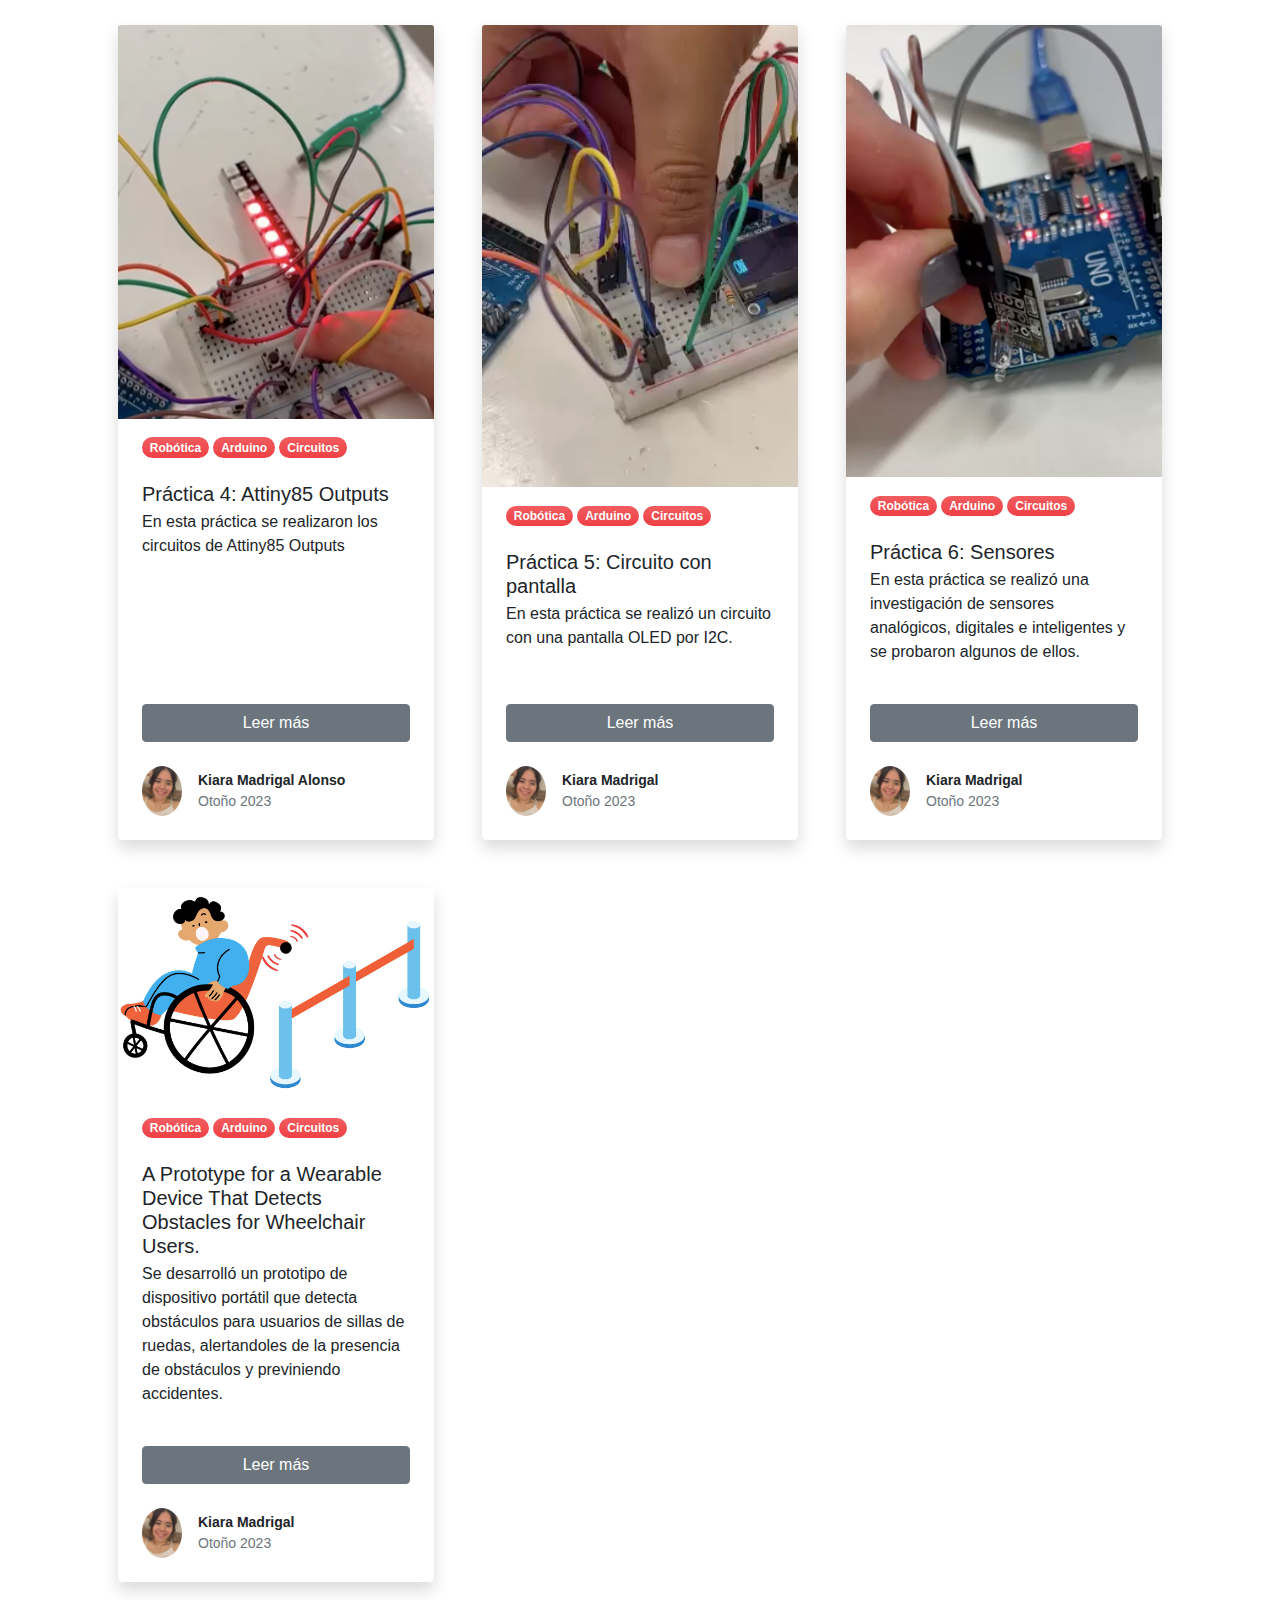
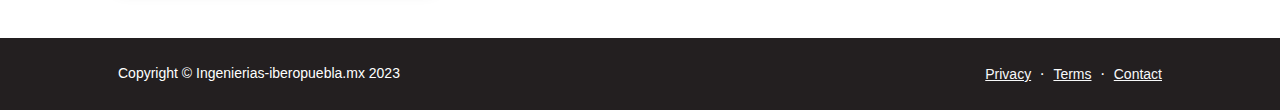
==== commit 6960574d: "proyecto final" ====
--- a/index.html
+++ b/index.html
@@ -243,6 +243,33 @@
                         </div>
                         <!--Fin de Tarjeta Práctica 1 -->
 
+                        <!--Tarjeta Proyecto final -->
+                        <div class="col-lg-4 mb-5">
+                            <div class="card h-100 shadow border-0">
+                                <img class="card-img-top" src="img/wheelchair.png" alt="..." />
+                                <div class="card-body px-4">
+                                    <a href="#!"><div class="badge bg-primary bg-gradient rounded-pill mb-2">Robótica</div></a>
+                                    <a href="#!"><div class="badge bg-primary bg-gradient rounded-pill mb-2">Arduino</div></a>
+                                    <a href="#!"><div class="badge bg-primary bg-gradient rounded-pill mb-2">Circuitos</div></a>
+                                    <h5 class="card-title mt-3 mb-1">A Prototype for a Wearable Device That Detects Obstacles for Wheelchair Users.</h5>
+                                    <p class="card-text mb-0">Se desarrolló un prototipo de dispositivo portátil que detecta obstáculos para usuarios de sillas de ruedas, alertandoles de la presencia de obstáculos y previniendo accidentes.</p>
+                                </div>
+                                <div class="d-grid py-4 px-4"><a class="btn btn-primary" href="practica1/index proyecto final.html">Leer más</a></div>
+                                <div class="card-footer p-4 pt-0 bg-transparent border-top-0">
+                                    <div class="d-flex align-items-end justify-content-between">
+                                        <div class="d-flex align-items-center">
+                                            <img class="rounded-circle me-3" src="assets/Kiara.jpg" alt="..." width="40px">
+                                            <div class="small">
+                                                <div class="fw-bold">Kiara Madrigal</div>
+                                                <div class="text-muted">Otoño 2023</div>
+                                            </div>
+                                        </div>
+                                    </div>
+                                </div>
+                            </div>
+                        </div>
+                        <!--Fin de Tarjeta Práctica 1 -->
+
                         
                     </div>
                 </div>
